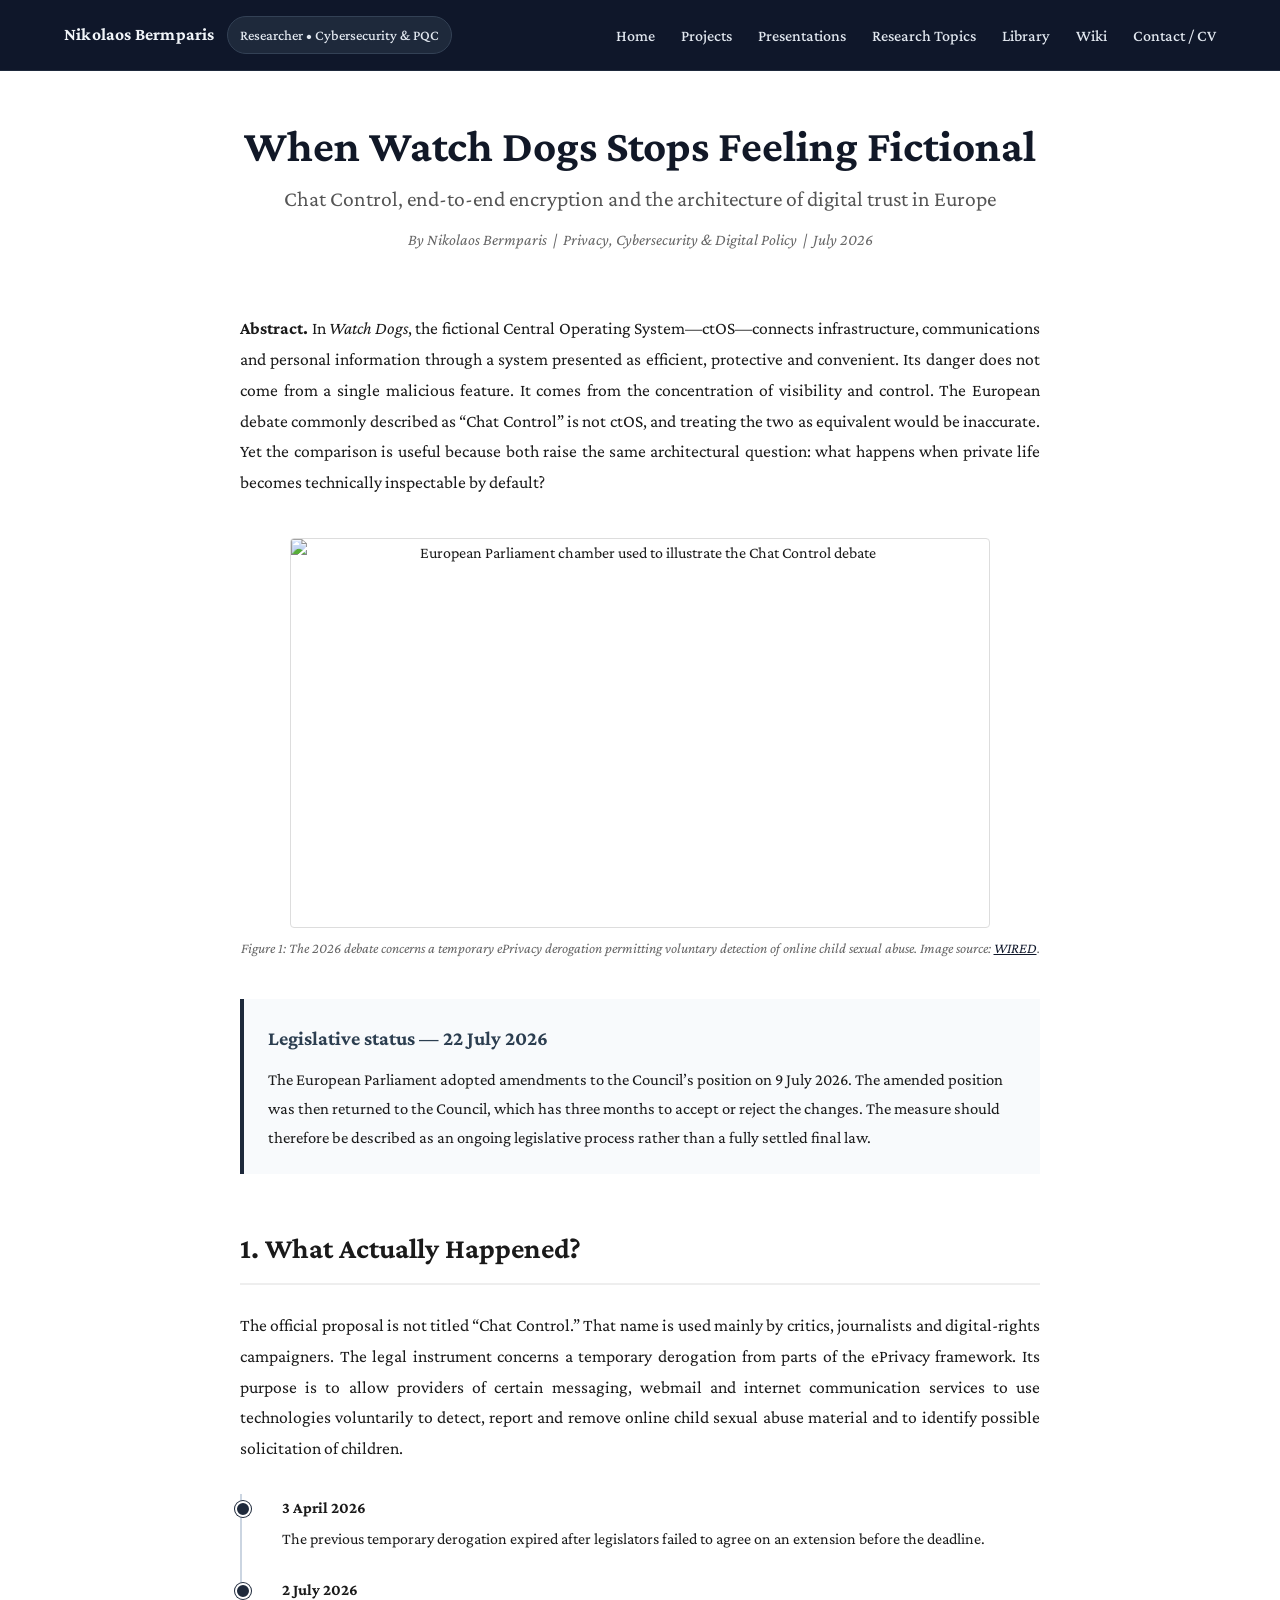
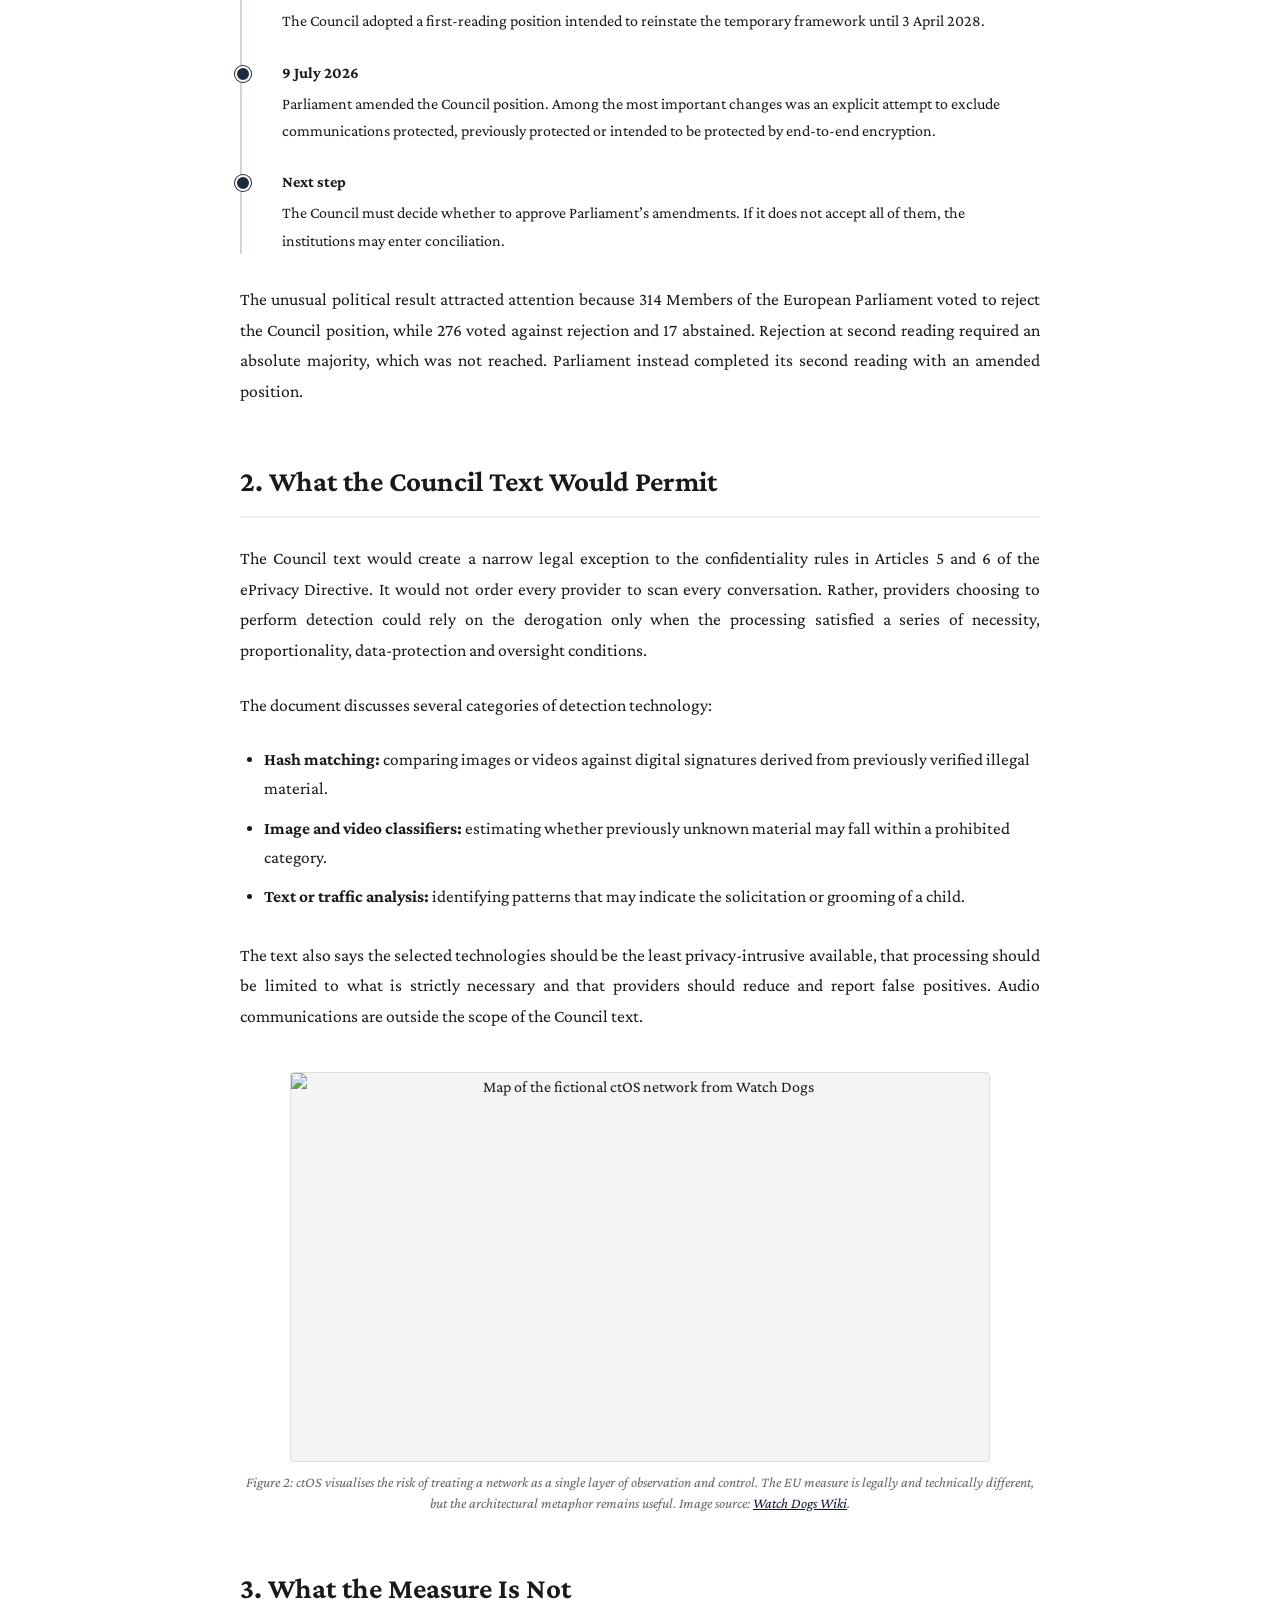
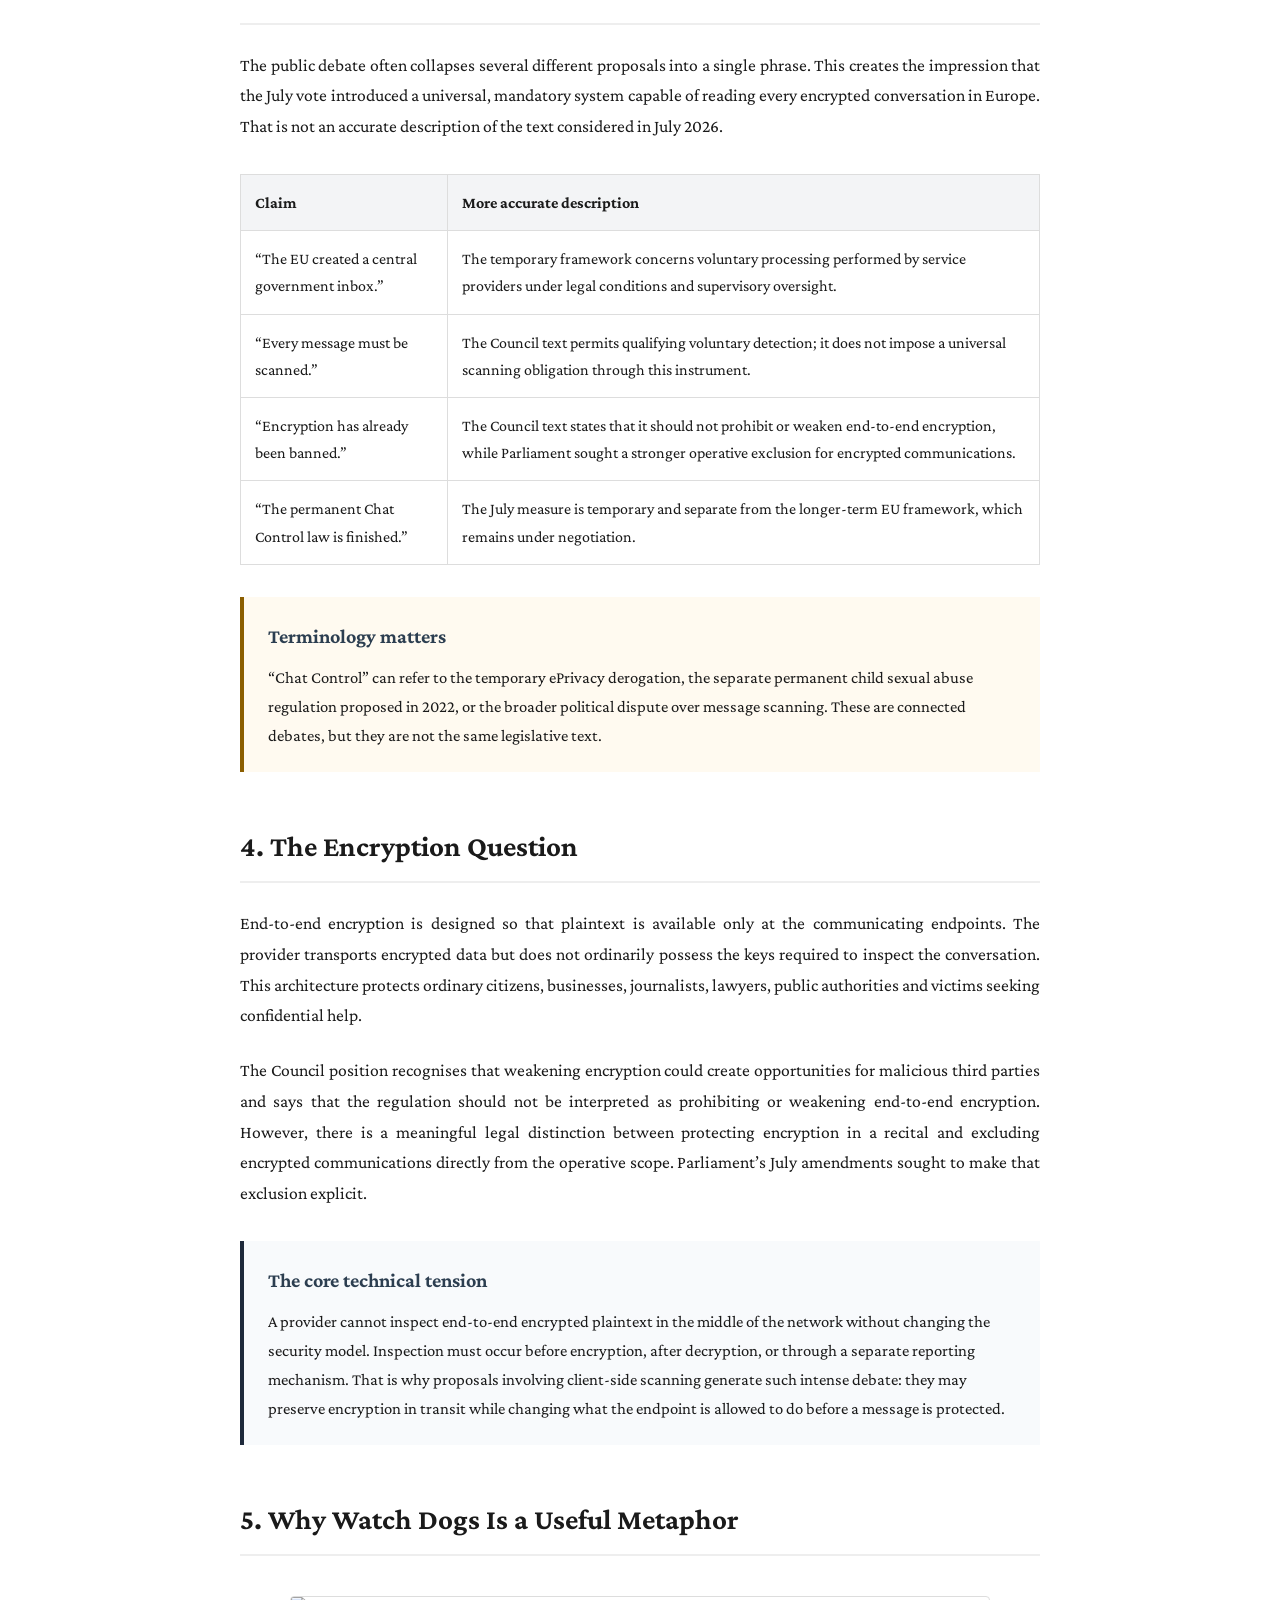
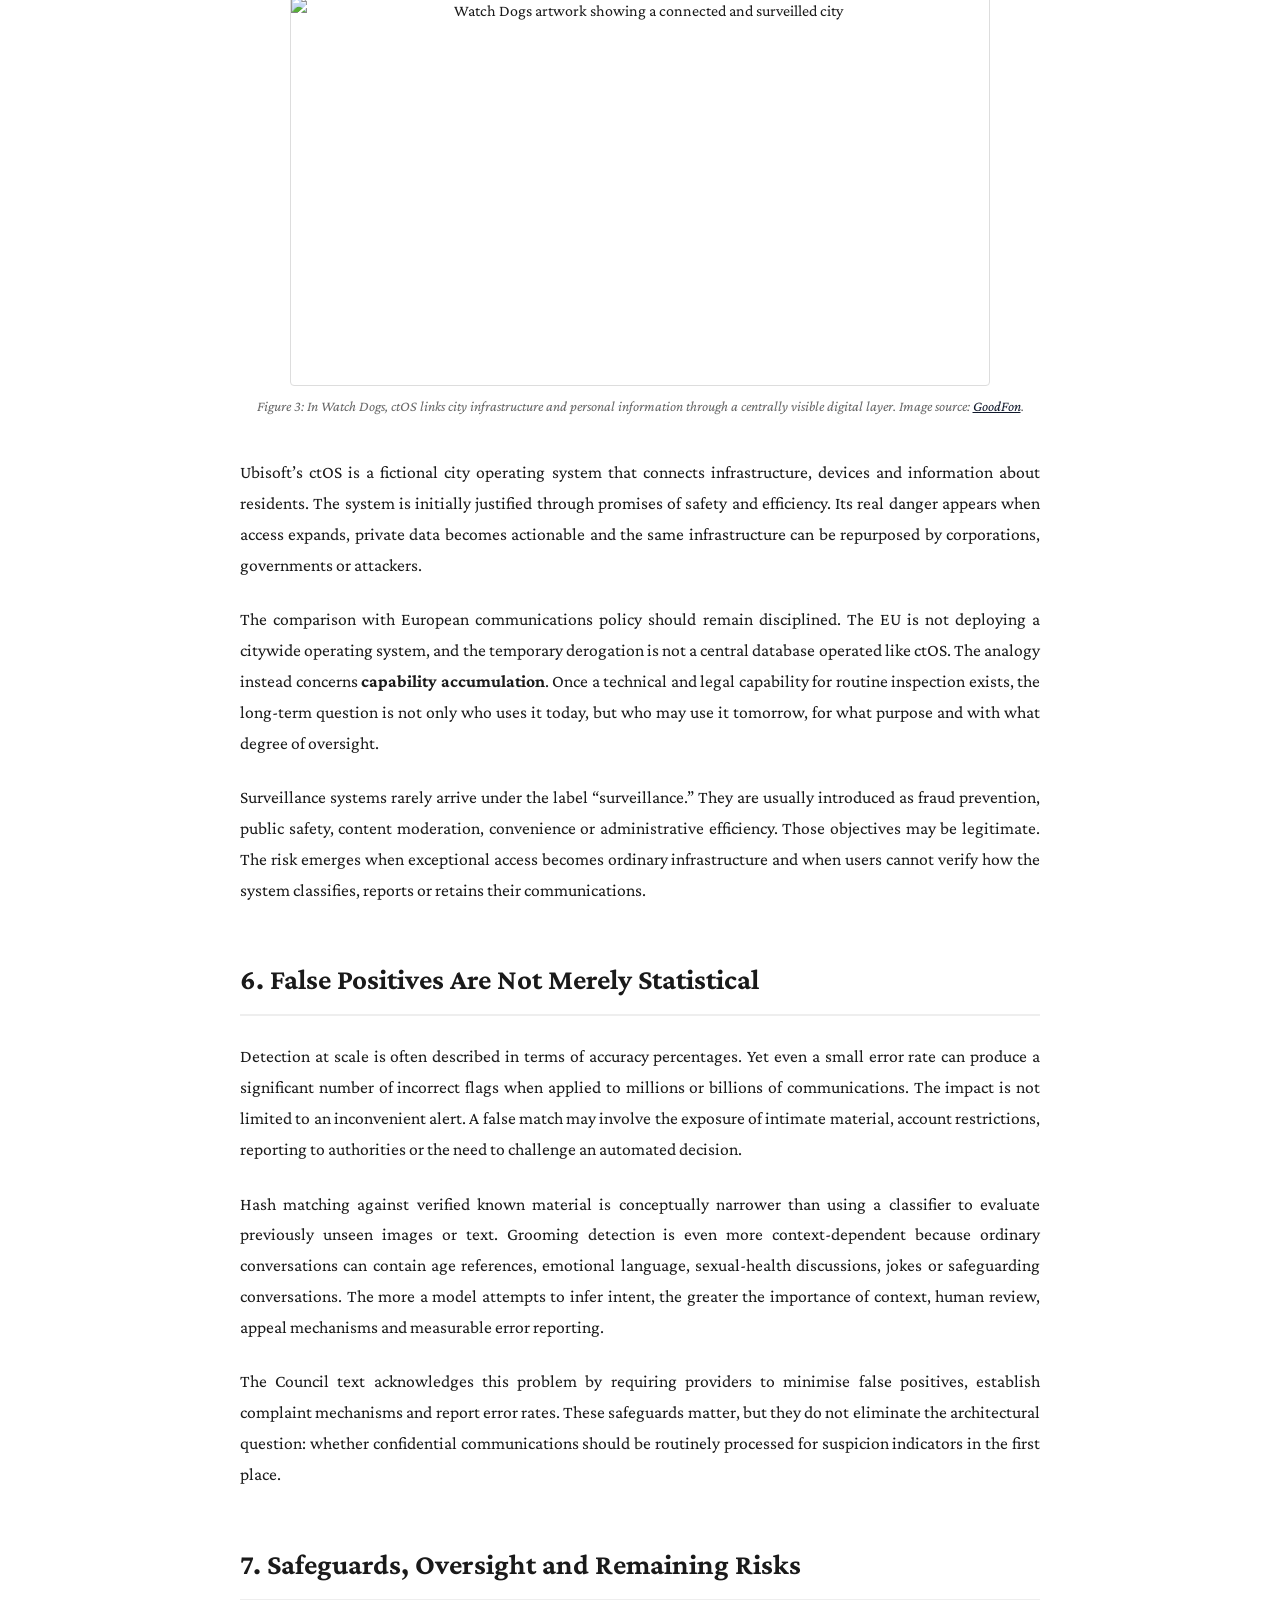
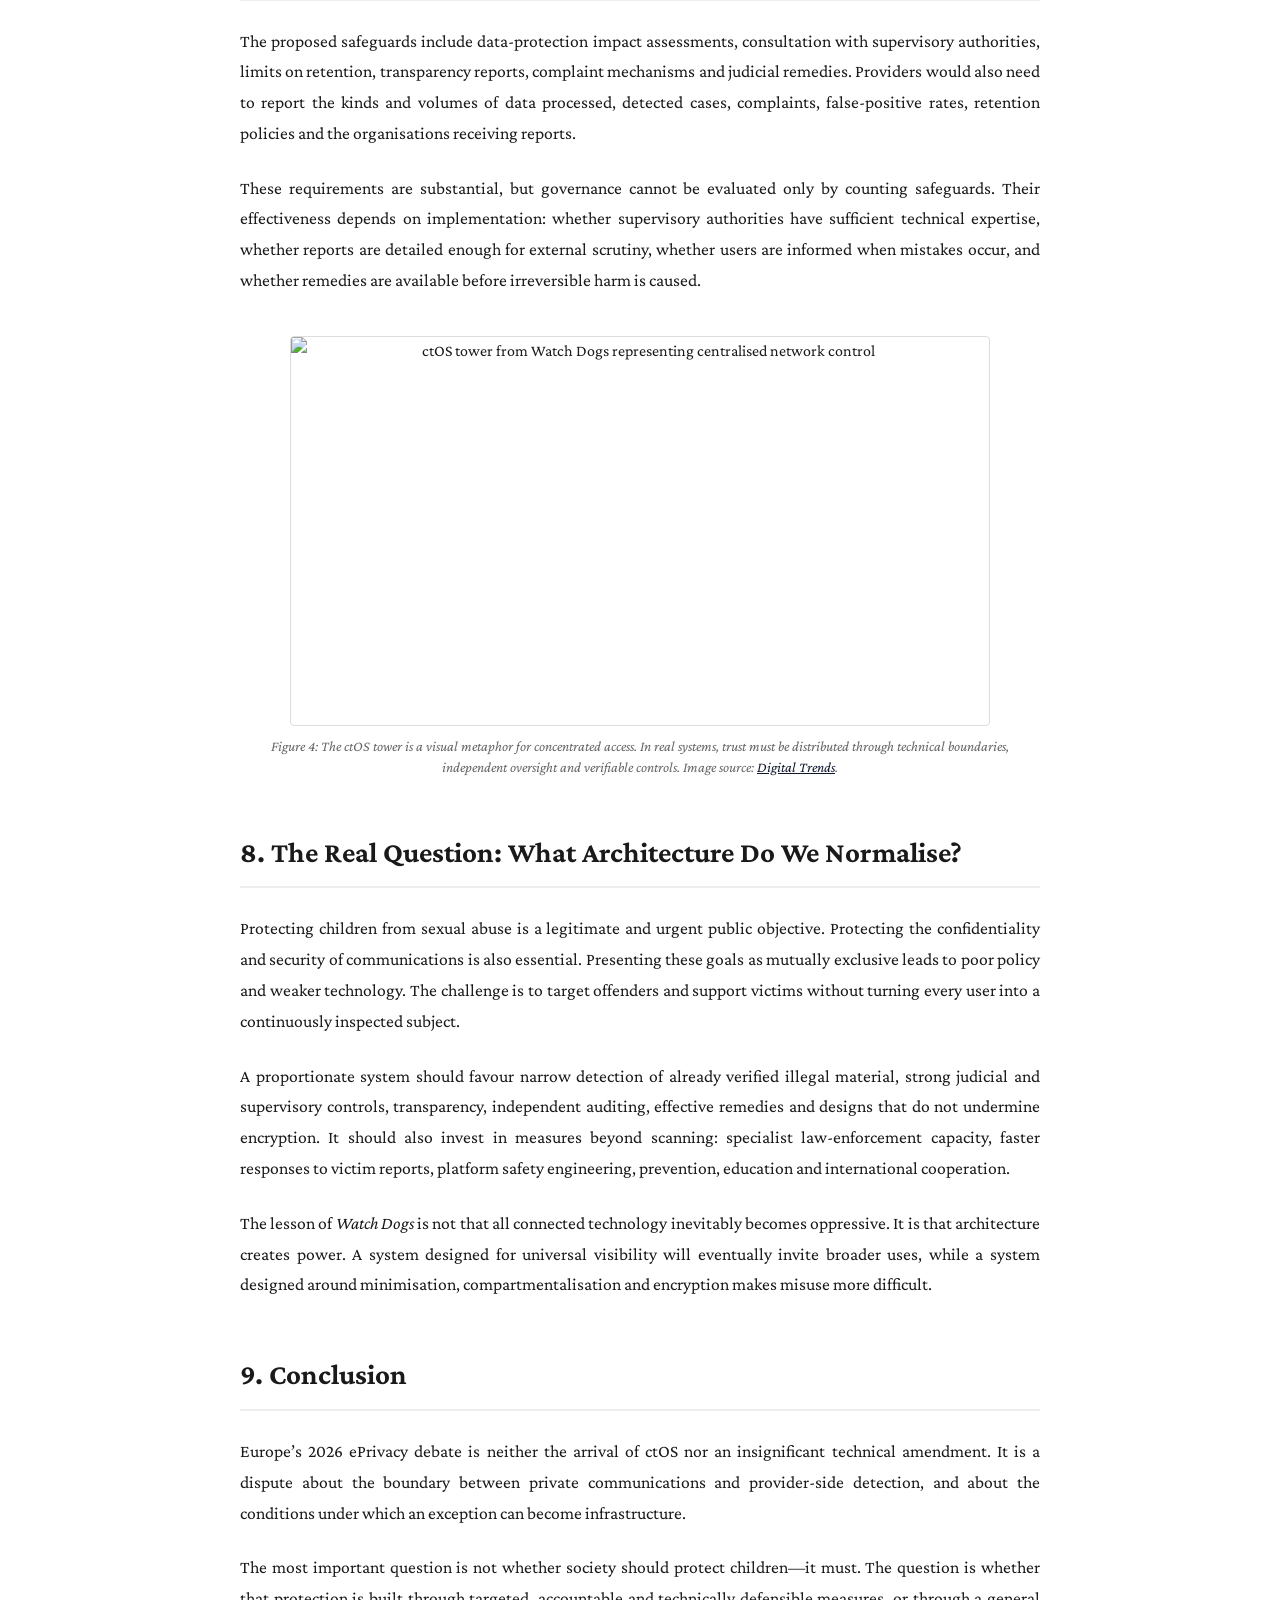
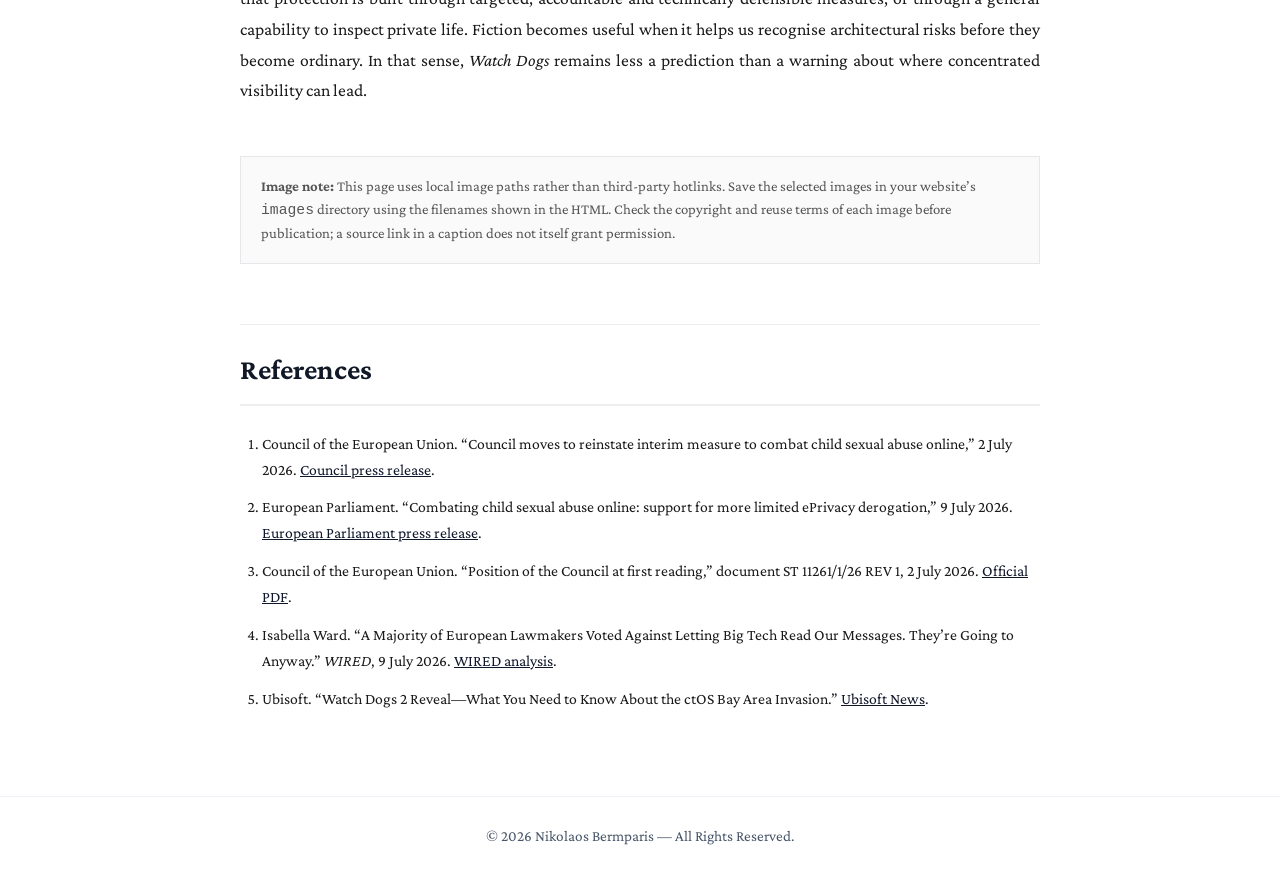
==== chat-control-watch-dogs.html @ 4bd35de1 "Add files via upload" ====
<!DOCTYPE html>
<html lang="en">
<head>
    <meta charset="UTF-8">
    <meta name="viewport" content="width=device-width, initial-scale=1.0">

    <title>When Watch Dogs Stops Feeling Fictional: Chat Control, Encryption and Digital Trust</title>
    <meta
        name="description"
        content="An analysis of the EU's 2026 ePrivacy derogation, voluntary scanning of private communications, end-to-end encryption and the surveillance architecture imagined by Watch Dogs."
    >

    <link rel="icon" type="image/x-icon" href="images/pixel image.png">
    <link rel="preconnect" href="https://fonts.googleapis.com">
    <link rel="preconnect" href="https://fonts.gstatic.com" crossorigin>
    <link
        href="https://fonts.googleapis.com/css2?family=Crimson+Pro:ital,wght@0,400;0,600;0,700;1,400&display=swap"
        rel="stylesheet"
    >
    <link rel="stylesheet" href="css/style.css">

    <style>
        .hero {
            background: transparent;
            padding-bottom: 20px;
            text-align: center;
        }

        .hero h1 {
            font-size: 2.8rem;
            margin-bottom: 10px;
        }

        .hero h2 {
            max-width: 760px;
            margin: 0 auto 12px;
            color: #555;
            font-size: 1.35rem;
            font-weight: 400;
            line-height: 1.4;
        }

        .meta-info {
            margin-bottom: 40px;
            color: #666;
            font-style: italic;
        }

        .scientific-content {
            max-width: 800px;
            margin: 0 auto;
        }

        .scientific-content p {
            margin-bottom: 24px;
            font-size: 1.1rem;
            line-height: 1.75;
            text-align: justify;
        }

        .scientific-content h2 {
            margin-top: 50px;
            margin-bottom: 25px;
            padding-bottom: 10px;
            border-bottom: 2px solid #eee;
            font-size: 1.8rem;
            text-align: left;
        }

        .scientific-content h3 {
            margin-top: 35px;
            margin-bottom: 15px;
            color: #2c3e50;
            font-size: 1.4rem;
        }

        .scientific-content ul {
            margin: 0 0 28px 24px;
            font-size: 1.08rem;
            line-height: 1.7;
        }

        .scientific-content li {
            margin-bottom: 10px;
        }

        figure {
            margin: 40px 0;
            text-align: center;
        }

        figcaption {
            margin-top: 10px;
            color: #666;
            font-size: 0.9rem;
            font-style: italic;
            line-height: 1.45;
        }

        figcaption a {
            color: #0f172a;
        }

        .fixed-size-img {
            display: block;
            width: 100%;
            max-width: 700px;
            height: 390px;
            margin: 0 auto;
            border: 1px solid #ddd;
            border-radius: 4px;
            object-fit: cover;
        }

        .contain-img {
            object-fit: contain;
            background: #f4f4f4;
        }

        .status-box,
        .analysis-box,
        .warning-box {
            margin: 32px 0;
            padding: 22px 24px;
            border-left: 4px solid #1e293b;
            background: #f8fafc;
        }

        .warning-box {
            border-left-color: #8b5e00;
            background: #fffaf0;
        }

        .status-box h3,
        .analysis-box h3,
        .warning-box h3 {
            margin: 0 0 10px;
            font-size: 1.25rem;
        }

        .status-box p,
        .analysis-box p,
        .warning-box p {
            margin-bottom: 0;
            font-size: 1.04rem;
            text-align: left;
        }

        .comparison-table {
            width: 100%;
            margin: 32px 0;
            border-collapse: collapse;
            font-size: 1rem;
        }

        .comparison-table th,
        .comparison-table td {
            padding: 14px;
            border: 1px solid #ddd;
            text-align: left;
            vertical-align: top;
        }

        .comparison-table th {
            background: #f3f4f6;
        }

        .timeline {
            margin: 30px 0;
            padding-left: 22px;
            border-left: 2px solid #cbd5e1;
        }

        .timeline-item {
            position: relative;
            margin-bottom: 24px;
            padding-left: 18px;
        }

        .timeline-item::before {
            position: absolute;
            top: 7px;
            left: -29px;
            width: 12px;
            height: 12px;
            border: 2px solid #fff;
            border-radius: 50%;
            background: #1e293b;
            box-shadow: 0 0 0 1px #1e293b;
            content: "";
        }

        .timeline-date {
            display: block;
            margin-bottom: 4px;
            font-weight: 700;
        }

        .reference-list {
            padding-left: 22px;
            font-size: 0.98rem;
            line-height: 1.65;
        }

        .reference-list li {
            margin-bottom: 12px;
        }

        .reference-list a {
            overflow-wrap: anywhere;
            color: #0f172a;
        }

        .image-note {
            margin-top: 50px;
            padding: 18px 20px;
            border: 1px solid #e5e7eb;
            background: #fafafa;
            color: #555;
            font-size: 0.92rem;
            line-height: 1.55;
        }

        @media (max-width: 720px) {
            .hero h1 {
                font-size: 2.2rem;
            }

            .hero h2 {
                font-size: 1.15rem;
            }

            .scientific-content p {
                text-align: left;
            }

            .fixed-size-img {
                height: 280px;
            }

            .comparison-table {
                font-size: 0.92rem;
            }

            .comparison-table th,
            .comparison-table td {
                padding: 10px;
            }
        }
    </style>
</head>

<body>

<nav class="navbar">
    <div class="container nav-inner">

        <div class="nav-left">
            <div class="brand">Nikolaos Bermparis</div>
            <span class="badge">Researcher • Cybersecurity &amp; PQC</span>
        </div>

        <button
            class="nav-toggle"
            id="navToggle"
            aria-expanded="false"
            aria-label="Toggle navigation"
        >
            <span></span>
            <span></span>
            <span></span>
        </button>

        <ul class="nav-links" id="navLinks">
            <li><a href="index.html#home">Home</a></li>
            <li>
                <a
                    href="https://github.com/N-Bermparis"
                    target="_blank"
                    rel="noopener noreferrer"
                >Projects</a>
            </li>
            <li><a href="index.html#events">Presentations</a></li>
            <li><a href="index.html#research">Research Topics</a></li>
            <li><a href="library.html">Library</a></li>
            <li><a href="wiki.html">Wiki</a></li>
            <li><a href="contact/secure.html">Contact / CV</a></li>
        </ul>

    </div>
</nav>

<main class="container">

    <header class="hero">
        <h1>When Watch Dogs Stops Feeling Fictional</h1>
        <h2>Chat Control, end-to-end encryption and the architecture of digital trust in Europe</h2>

        <div class="meta-info">
            By Nikolaos Bermparis &nbsp;|&nbsp; Privacy, Cybersecurity &amp; Digital Policy
            &nbsp;|&nbsp; July 2026
        </div>
    </header>

    <article class="scientific-content">

        <p>
            <strong>Abstract.</strong>
            In <em>Watch Dogs</em>, the fictional Central Operating System—ctOS—connects
            infrastructure, communications and personal information through a system presented
            as efficient, protective and convenient. Its danger does not come from a single
            malicious feature. It comes from the concentration of visibility and control.
            The European debate commonly described as “Chat Control” is not ctOS, and treating
            the two as equivalent would be inaccurate. Yet the comparison is useful because both
            raise the same architectural question: what happens when private life becomes
            technically inspectable by default?
        </p>

        <figure>
            <img
                src="images/chat-control-european-parliament.jpg"
                alt="European Parliament chamber used to illustrate the Chat Control debate"
                class="fixed-size-img"
            >
            <figcaption>
                Figure 1: The 2026 debate concerns a temporary ePrivacy derogation permitting
                voluntary detection of online child sexual abuse.
                Image source:
                <a
                    href="https://media.wired.com/photos/6a4ea8598a37b44461cc7389/master/w_2240,c_limit/Politics_EuropeanParliamentsaysyestochat%20controlbill_v4.jpg"
                    target="_blank"
                    rel="noopener noreferrer"
                >WIRED</a>.
            </figcaption>
        </figure>

        <div class="status-box">
            <h3>Legislative status — 22 July 2026</h3>
            <p>
                The European Parliament adopted amendments to the Council’s position on
                9 July 2026. The amended position was then returned to the Council, which has
                three months to accept or reject the changes. The measure should therefore be
                described as an ongoing legislative process rather than a fully settled final law.
            </p>
        </div>


        <h2>1. What Actually Happened?</h2>

        <p>
            The official proposal is not titled “Chat Control.” That name is used mainly by
            critics, journalists and digital-rights campaigners. The legal instrument concerns a
            temporary derogation from parts of the ePrivacy framework. Its purpose is to allow
            providers of certain messaging, webmail and internet communication services to use
            technologies voluntarily to detect, report and remove online child sexual abuse
            material and to identify possible solicitation of children.
        </p>

        <div class="timeline">
            <div class="timeline-item">
                <span class="timeline-date">3 April 2026</span>
                The previous temporary derogation expired after legislators failed to agree on
                an extension before the deadline.
            </div>

            <div class="timeline-item">
                <span class="timeline-date">2 July 2026</span>
                The Council adopted a first-reading position intended to reinstate the temporary
                framework until 3 April 2028.
            </div>

            <div class="timeline-item">
                <span class="timeline-date">9 July 2026</span>
                Parliament amended the Council position. Among the most important changes was an
                explicit attempt to exclude communications protected, previously protected or
                intended to be protected by end-to-end encryption.
            </div>

            <div class="timeline-item">
                <span class="timeline-date">Next step</span>
                The Council must decide whether to approve Parliament’s amendments. If it does
                not accept all of them, the institutions may enter conciliation.
            </div>
        </div>

        <p>
            The unusual political result attracted attention because 314 Members of the European
            Parliament voted to reject the Council position, while 276 voted against rejection
            and 17 abstained. Rejection at second reading required an absolute majority, which
            was not reached. Parliament instead completed its second reading with an amended
            position.
        </p>


        <h2>2. What the Council Text Would Permit</h2>

        <p>
            The Council text would create a narrow legal exception to the confidentiality rules
            in Articles 5 and 6 of the ePrivacy Directive. It would not order every provider to
            scan every conversation. Rather, providers choosing to perform detection could rely
            on the derogation only when the processing satisfied a series of necessity,
            proportionality, data-protection and oversight conditions.
        </p>

        <p>The document discusses several categories of detection technology:</p>

        <ul>
            <li>
                <strong>Hash matching:</strong> comparing images or videos against digital
                signatures derived from previously verified illegal material.
            </li>
            <li>
                <strong>Image and video classifiers:</strong> estimating whether previously
                unknown material may fall within a prohibited category.
            </li>
            <li>
                <strong>Text or traffic analysis:</strong> identifying patterns that may indicate
                the solicitation or grooming of a child.
            </li>
        </ul>

        <p>
            The text also says the selected technologies should be the least privacy-intrusive
            available, that processing should be limited to what is strictly necessary and that
            providers should reduce and report false positives. Audio communications are outside
            the scope of the Council text.
        </p>

        <figure>
            <img
                src="images/ctos-map.jpg"
                alt="Map of the fictional ctOS network from Watch Dogs"
                class="fixed-size-img contain-img"
            >
            <figcaption>
                Figure 2: ctOS visualises the risk of treating a network as a single layer of
                observation and control. The EU measure is legally and technically different,
                but the architectural metaphor remains useful.
                Image source:
                <a
                    href="https://static.wikia.nocookie.net/watchdogscombined/images/6/66/CtOS_Map.jpg/revision/latest?cb=20140416165607"
                    target="_blank"
                    rel="noopener noreferrer"
                >Watch Dogs Wiki</a>.
            </figcaption>
        </figure>


        <h2>3. What the Measure Is Not</h2>

        <p>
            The public debate often collapses several different proposals into a single phrase.
            This creates the impression that the July vote introduced a universal, mandatory
            system capable of reading every encrypted conversation in Europe. That is not an
            accurate description of the text considered in July 2026.
        </p>

        <table class="comparison-table">
            <thead>
                <tr>
                    <th>Claim</th>
                    <th>More accurate description</th>
                </tr>
            </thead>
            <tbody>
                <tr>
                    <td>“The EU created a central government inbox.”</td>
                    <td>
                        The temporary framework concerns voluntary processing performed by
                        service providers under legal conditions and supervisory oversight.
                    </td>
                </tr>
                <tr>
                    <td>“Every message must be scanned.”</td>
                    <td>
                        The Council text permits qualifying voluntary detection; it does not
                        impose a universal scanning obligation through this instrument.
                    </td>
                </tr>
                <tr>
                    <td>“Encryption has already been banned.”</td>
                    <td>
                        The Council text states that it should not prohibit or weaken end-to-end
                        encryption, while Parliament sought a stronger operative exclusion for
                        encrypted communications.
                    </td>
                </tr>
                <tr>
                    <td>“The permanent Chat Control law is finished.”</td>
                    <td>
                        The July measure is temporary and separate from the longer-term EU
                        framework, which remains under negotiation.
                    </td>
                </tr>
            </tbody>
        </table>

        <div class="warning-box">
            <h3>Terminology matters</h3>
            <p>
                “Chat Control” can refer to the temporary ePrivacy derogation, the separate
                permanent child sexual abuse regulation proposed in 2022, or the broader
                political dispute over message scanning. These are connected debates, but they
                are not the same legislative text.
            </p>
        </div>


        <h2>4. The Encryption Question</h2>

        <p>
            End-to-end encryption is designed so that plaintext is available only at the
            communicating endpoints. The provider transports encrypted data but does not
            ordinarily possess the keys required to inspect the conversation. This architecture
            protects ordinary citizens, businesses, journalists, lawyers, public authorities and
            victims seeking confidential help.
        </p>

        <p>
            The Council position recognises that weakening encryption could create opportunities
            for malicious third parties and says that the regulation should not be interpreted as
            prohibiting or weakening end-to-end encryption. However, there is a meaningful legal
            distinction between protecting encryption in a recital and excluding encrypted
            communications directly from the operative scope. Parliament’s July amendments sought
            to make that exclusion explicit.
        </p>

        <div class="analysis-box">
            <h3>The core technical tension</h3>
            <p>
                A provider cannot inspect end-to-end encrypted plaintext in the middle of the
                network without changing the security model. Inspection must occur before
                encryption, after decryption, or through a separate reporting mechanism. That is
                why proposals involving client-side scanning generate such intense debate: they
                may preserve encryption in transit while changing what the endpoint is allowed to
                do before a message is protected.
            </p>
        </div>


        <h2>5. Why Watch Dogs Is a Useful Metaphor</h2>

        <figure>
            <img
                src="images/watch-dogs-ctos.jpg"
                alt="Watch Dogs artwork showing a connected and surveilled city"
                class="fixed-size-img"
            >
            <figcaption>
                Figure 3: In <em>Watch Dogs</em>, ctOS links city infrastructure and personal
                information through a centrally visible digital layer.
                Image source:
                <a
                    href="https://img.goodfon.com/original/2560x1600/b/39/watch-dogs-storozhevye-psy-7516.jpg"
                    target="_blank"
                    rel="noopener noreferrer"
                >GoodFon</a>.
            </figcaption>
        </figure>

        <p>
            Ubisoft’s ctOS is a fictional city operating system that connects infrastructure,
            devices and information about residents. The system is initially justified through
            promises of safety and efficiency. Its real danger appears when access expands,
            private data becomes actionable and the same infrastructure can be repurposed by
            corporations, governments or attackers.
        </p>

        <p>
            The comparison with European communications policy should remain disciplined. The EU
            is not deploying a citywide operating system, and the temporary derogation is not a
            central database operated like ctOS. The analogy instead concerns
            <strong>capability accumulation</strong>. Once a technical and legal capability for
            routine inspection exists, the long-term question is not only who uses it today, but
            who may use it tomorrow, for what purpose and with what degree of oversight.
        </p>

        <p>
            Surveillance systems rarely arrive under the label “surveillance.” They are usually
            introduced as fraud prevention, public safety, content moderation, convenience or
            administrative efficiency. Those objectives may be legitimate. The risk emerges when
            exceptional access becomes ordinary infrastructure and when users cannot verify how
            the system classifies, reports or retains their communications.
        </p>


        <h2>6. False Positives Are Not Merely Statistical</h2>

        <p>
            Detection at scale is often described in terms of accuracy percentages. Yet even a
            small error rate can produce a significant number of incorrect flags when applied to
            millions or billions of communications. The impact is not limited to an inconvenient
            alert. A false match may involve the exposure of intimate material, account
            restrictions, reporting to authorities or the need to challenge an automated
            decision.
        </p>

        <p>
            Hash matching against verified known material is conceptually narrower than using a
            classifier to evaluate previously unseen images or text. Grooming detection is even
            more context-dependent because ordinary conversations can contain age references,
            emotional language, sexual-health discussions, jokes or safeguarding conversations.
            The more a model attempts to infer intent, the greater the importance of context,
            human review, appeal mechanisms and measurable error reporting.
        </p>

        <p>
            The Council text acknowledges this problem by requiring providers to minimise false
            positives, establish complaint mechanisms and report error rates. These safeguards
            matter, but they do not eliminate the architectural question: whether confidential
            communications should be routinely processed for suspicion indicators in the first
            place.
        </p>


        <h2>7. Safeguards, Oversight and Remaining Risks</h2>

        <p>
            The proposed safeguards include data-protection impact assessments, consultation with
            supervisory authorities, limits on retention, transparency reports, complaint
            mechanisms and judicial remedies. Providers would also need to report the kinds and
            volumes of data processed, detected cases, complaints, false-positive rates,
            retention policies and the organisations receiving reports.
        </p>

        <p>
            These requirements are substantial, but governance cannot be evaluated only by
            counting safeguards. Their effectiveness depends on implementation: whether
            supervisory authorities have sufficient technical expertise, whether reports are
            detailed enough for external scrutiny, whether users are informed when mistakes
            occur, and whether remedies are available before irreversible harm is caused.
        </p>

        <figure>
            <img
                src="images/ctos-towers.jpg"
                alt="ctOS tower from Watch Dogs representing centralised network control"
                class="fixed-size-img"
            >
            <figcaption>
                Figure 4: The ctOS tower is a visual metaphor for concentrated access. In real
                systems, trust must be distributed through technical boundaries, independent
                oversight and verifiable controls.
                Image source:
                <a
                    href="https://www.digitaltrends.com/tachyon/2014/05/Watch-Dogs-ctOS-Towers.jpg?fit=1500%2C1000"
                    target="_blank"
                    rel="noopener noreferrer"
                >Digital Trends</a>.
            </figcaption>
        </figure>


        <h2>8. The Real Question: What Architecture Do We Normalise?</h2>

        <p>
            Protecting children from sexual abuse is a legitimate and urgent public objective.
            Protecting the confidentiality and security of communications is also essential.
            Presenting these goals as mutually exclusive leads to poor policy and weaker
            technology. The challenge is to target offenders and support victims without turning
            every user into a continuously inspected subject.
        </p>

        <p>
            A proportionate system should favour narrow detection of already verified illegal
            material, strong judicial and supervisory controls, transparency, independent
            auditing, effective remedies and designs that do not undermine encryption. It should
            also invest in measures beyond scanning: specialist law-enforcement capacity, faster
            responses to victim reports, platform safety engineering, prevention, education and
            international cooperation.
        </p>

        <p>
            The lesson of <em>Watch Dogs</em> is not that all connected technology inevitably
            becomes oppressive. It is that architecture creates power. A system designed for
            universal visibility will eventually invite broader uses, while a system designed
            around minimisation, compartmentalisation and encryption makes misuse more difficult.
        </p>


        <h2>9. Conclusion</h2>

        <p>
            Europe’s 2026 ePrivacy debate is neither the arrival of ctOS nor an insignificant
            technical amendment. It is a dispute about the boundary between private
            communications and provider-side detection, and about the conditions under which an
            exception can become infrastructure.
        </p>

        <p>
            The most important question is not whether society should protect children—it must.
            The question is whether that protection is built through targeted, accountable and
            technically defensible measures, or through a general capability to inspect private
            life. Fiction becomes useful when it helps us recognise architectural risks before
            they become ordinary. In that sense, <em>Watch Dogs</em> remains less a prediction
            than a warning about where concentrated visibility can lead.
        </p>


        <div class="image-note">
            <strong>Image note:</strong>
            This page uses local image paths rather than third-party hotlinks. Save the selected
            images in your website’s <code>images</code> directory using the filenames shown in
            the HTML. Check the copyright and reuse terms of each image before publication; a
            source link in a caption does not itself grant permission.
        </div>


        <section
            aria-labelledby="references-heading"
            style="margin-top: 60px; padding-top: 20px; border-top: 1px solid #eee;"
        >
            <h2 id="references-heading" style="margin-top: 0;">References</h2>

            <ol class="reference-list">
                <li>
                    Council of the European Union.
                    “Council moves to reinstate interim measure to combat child sexual abuse
                    online,” 2 July 2026.
                    <a
                        href="https://www.consilium.europa.eu/en/press/press-releases/2026/07/02/council-moves-to-reinstate-interim-measure-to-combat-child-sexual-abuse-online/"
                        target="_blank"
                        rel="noopener noreferrer"
                    >Council press release</a>.
                </li>

                <li>
                    European Parliament.
                    “Combating child sexual abuse online: support for more limited ePrivacy
                    derogation,” 9 July 2026.
                    <a
                        href="https://www.europarl.europa.eu/news/en/press-room/20260706IPR46318/combating-child-sexual-abuse-support-for-a-more-limited-eprivacy-derogation"
                        target="_blank"
                        rel="noopener noreferrer"
                    >European Parliament press release</a>.
                </li>

                <li>
                    Council of the European Union.
                    “Position of the Council at first reading,” document
                    ST 11261/1/26 REV 1, 2 July 2026.
                    <a
                        href="https://data.consilium.europa.eu/doc/document/ST-11261-2026-REV-1/en/pdf"
                        target="_blank"
                        rel="noopener noreferrer"
                    >Official PDF</a>.
                </li>

                <li>
                    Isabella Ward.
                    “A Majority of European Lawmakers Voted Against Letting Big Tech Read Our
                    Messages. They’re Going to Anyway.” <em>WIRED</em>, 9 July 2026.
                    <a
                        href="https://www.wired.com/story/a-majority-of-european-lawmakers-voted-against-letting-big-tech-read-our-messages-theyre-going-to-anyway/"
                        target="_blank"
                        rel="noopener noreferrer"
                    >WIRED analysis</a>.
                </li>

                <li>
                    Ubisoft.
                    “Watch Dogs 2 Reveal—What You Need to Know About the ctOS Bay Area
                    Invasion.”
                    <a
                        href="https://news.ubisoft.com/en-us/article/2lxgl1Nhk2dRAs8VYCx5OL/watch-dogs-2-reveal-heres-what-you-need-to-know-about-ctos-bay-area-invasion"
                        target="_blank"
                        rel="noopener noreferrer"
                    >Ubisoft News</a>.
                </li>
            </ol>
        </section>

    </article>

</main>

<footer>
    <div class="container">
        © 2026 Nikolaos Bermparis — All Rights Reserved.
    </div>
</footer>

<script>
    const navToggle = document.getElementById("navToggle");
    const navLinks = document.getElementById("navLinks");

    if (navToggle && navLinks) {
        navToggle.addEventListener("click", () => {
            const isOpen = navLinks.classList.toggle("show");
            navToggle.classList.toggle("open", isOpen);
            navToggle.setAttribute("aria-expanded", String(isOpen));
        });

        navLinks.querySelectorAll("a").forEach((link) => {
            link.addEventListener("click", () => {
                navLinks.classList.remove("show");
                navToggle.classList.remove("open");
                navToggle.setAttribute("aria-expanded", "false");
            });
        });
    }
</script>

</body>
</html>
---- css/style.css ----
/* -------------------------------------------------- */
/* RESET & BASE */
/* -------------------------------------------------- */

* {
  box-sizing: border-box;
  margin: 0;
  padding: 0;
}

html, body {
  height: 100%;
}

body {
  font-family: 'Crimson Pro', Georgia, 'Times New Roman', serif;
  color: #1a1a1a;
  background: #ffffff;
  line-height: 1.7;
  -webkit-font-smoothing: antialiased;
  -moz-osx-font-smoothing: grayscale;

  /* offset for fixed navbar */
  padding-top: 110px;
}

/* Layout wrapper */
.container {
  max-width: 1200px;
  margin: 0 auto;
  padding: 0 24px;
}

/* -------------------------------------------------- */
/* NAVBAR (FULLY RESPONSIVE) */
/* -------------------------------------------------- */

.navbar,
nav { /* support older markup */
  position: fixed;
  top: 0; 
  left: 0; 
  right: 0;

  background: #0f172a;
  border-bottom: 1px solid #1e293b;
  z-index: 1000;

  padding: 16px 0;
}

/* inner layout */
.nav-inner,
.nav-row {
  display: flex;
  align-items: center;
  justify-content: space-between;
}

/* left label block */
.nav-left {
  display: flex;
  align-items: center;
  gap: 12px;
}

/* Brand */
.brand {
  font-weight: 700;
  letter-spacing: 0.2px;
  color: #f1f5f9;
  font-size: 1.1rem;
}

/* Badge */
.badge {
  font-weight: 500;
  font-size: 0.9rem;
  color: #e2e8f0;
  border: 1px solid #334155;
  border-radius: 999px;
  padding: 6px 12px;
  background: #1e293b;
}

/* Desktop nav menu */
.nav-links {
  display: flex;
  list-style: none;
  gap: 26px;
  margin-left: auto;
}

/* Desktop link styles */
.nav-links a {
  text-decoration: none;
  color: #e2e8f0;
  font-weight: 500;
  position: relative;
  padding-bottom: 4px;
  transition: color 0.2s ease;
}

.nav-links a:hover {
  color: #60a5fa;
}

.nav-links a::after {
  content: "";
  position: absolute;
  left: 0;
  bottom: 0;
  height: 2px;
  width: 0;
  background: #60a5fa;
  transition: width 0.2s ease;
}

.nav-links a:hover::after {
  width: 100%;
}

/* -------------------------------------------------- */
/* HAMBURGER (ANIMATED) */
/* -------------------------------------------------- */

.nav-toggle {
  display: none;
  flex-direction: column;
  gap: 6px;
  background: #0f172a;
  border: 1px solid #1e293b;
  padding: 10px 12px;
  border-radius: 10px;
  cursor: pointer;
  transition: background 0.3s ease;
}

.nav-toggle span {
  display: block;
  width: 24px;
  height: 2px;
  background: #e2e8f0;
  border-radius: 4px;
  transition: 0.35s ease;
  transform-origin: center;
}

/* Hamburger → X animation */
.nav-toggle.open span:nth-child(1) {
  transform: translateY(8px) rotate(45deg);
}

.nav-toggle.open span:nth-child(2) {
  opacity: 0;
}

.nav-toggle.open span:nth-child(3) {
  transform: translateY(-8px) rotate(-45deg);
}

/* -------------------------------------------------- */
/* MOBILE NAV */
/* -------------------------------------------------- */

@media (max-width: 900px) {

  .nav-toggle {
    display: flex;
  }

  .nav-links {
    display: flex;
    flex-direction: column;

    background: #0f172a;
    position: absolute;
    top: 100%;
    right: 0;

    width: 100%;
    border-bottom: 1px solid #1e293b;

    /* collapsed by default */
    max-height: 0;
    overflow: hidden;
    opacity: 0;
    transform: translateY(-10px);

    transition:
      max-height 0.35s ease,
      opacity 0.35s ease,
      transform 0.35s ease;
  }

  .nav-links.show {
    max-height: 500px;
    opacity: 1;
    transform: translateY(0);
  }

  .nav-links li {
    padding: 12px 0;
    text-align: center;
  }
}

/* -------------------------------------------------- */
/* HERO */
/* -------------------------------------------------- */

.hero {
  padding-top: 10px;
  padding-bottom: 60px;
  background: linear-gradient(180deg, #ffffff 0%, #fbfbfd 100%);
}

.hero-grid {
  display: grid;
  grid-template-columns: 1.1fr 0.9fr;
  gap: 48px;
  align-items: center;
}

.hero h1 {
  font-size: 2.4rem;
  color: #111827;
  line-height: 1.2;
  margin-bottom: 10px;
}

.hero h2 {
  font-size: 1.2rem;
  font-weight: 500;
  color: #4b5563;
  margin-bottom: 18px;
}

.hero p {
  color: #374151;
  margin-bottom: 22px;
}

/* CTA buttons */
.cta-row {
  display: flex;
  gap: 12px;
  flex-wrap: wrap;
}

.btn {
  display: inline-block;
  border-radius: 8px;
  padding: 12px 22px;
  text-decoration: none;
  font-weight: 600;
  border: 1px solid;
  font-size: 1.1rem;
}

/* Primary CTA */
.btn-primary {
  background: #0f172a;
  color: #ffffff;
  border-color: #0f172a;
  font-family: 'Crimson Pro', serif;
}

.btn-primary:hover {
  filter: brightness(1.15);
}

/* Ghost CTA */
.btn-ghost {
  background: #ffffff;
  color: #0f172a;
  border-color: #d0d4dc;
}

/* Portrait */
.portrait-wrap {
  max-width: 420px;
  margin: 0 auto;
}

.portrait {
  width: 100%;
  height: 420px;
  border-radius: 14px;
  object-fit: cover;
  display: block;
  background: #eef2f7;
  box-shadow: 0 12px 34px rgba(0, 0, 0, 0.12);
}

/* -------------------------------------------------- */
/* SECTIONS */
/* -------------------------------------------------- */

section {
  padding: 72px 0;
}

section h2 {
  text-align: center;
  font-size: 1.9rem;
  color: #111827;
  margin-bottom: 28px;
}

.section-lead {
  text-align: center;
  color: #4b5563;
  max-width: 820px;
  margin: 0 auto 34px;
}

/* -------------------------------------------------- */
/* GRID LAYOUT */
/* -------------------------------------------------- */

.grid {
  display: grid;
  gap: 22px;
}

.grid.cols-3 {
  grid-template-columns: repeat(3, minmax(0, 1fr));
}

.grid.cols-2 {
  grid-template-columns: repeat(2, minmax(0, 1fr));
}

@media (max-width: 960px) {
  .hero-grid {
    grid-template-columns: 1fr;
  }
  .grid.cols-3 {
    grid-template-columns: repeat(2, 1fr);
  }
}

@media (max-width: 640px) {
  .grid.cols-3,
  .grid.cols-2 {
    grid-template-columns: 1fr;
  }
}

/* -------------------------------------------------- */
/* CARDS */
/* -------------------------------------------------- */

.card {
  border: 1px solid #eef2f6;
  border-radius: 12px;
  padding: 18px;
  background: #ffffff;
  transition: transform 0.15s ease, box-shadow 0.2s ease;
}

.card:hover {
  transform: translateY(-3px);
  box-shadow: 0 12px 36px rgba(0, 0, 0, 0.08);
}

.card h3 {
  font-size: 1.15rem;
  color: #0f172a;
  margin: 10px 0 8px;
}

.card p {
  color: #4b5563;
  font-size: 0.98rem;
}

.thumbnail,
.event-img {
  width: 100%;
  height: 260px;
  object-fit: cover;
  border-radius: 8px;
  display: block;
  background: #f4f6f9;
  margin-bottom: 10px;
}

/* -------------------------------------------------- */
/* EVENTS GRID */
/* -------------------------------------------------- */

.events-grid {
  display: grid;
  grid-template-columns: repeat(auto-fill, minmax(280px, 1fr));
  gap: 26px;
  margin-top: 40px;
}

.event-card {
  background: #ffffff;
  border-radius: 14px;
  border: 1px solid #eef2f6;
  overflow: hidden;
  transition: transform 0.15s ease;
}

.event-card:hover {
  transform: translateY(-4px);
}

.event-content {
  padding: 16px 18px 20px;
}

.event-date {
  font-size: 0.9rem;
  color: #1e3a8a;
  font-weight: 600;
  margin-bottom: 6px;
}

.event-title {
  font-size: 1.15rem;
  font-weight: 700;
  color: #0f172a;
  margin-bottom: 8px;
}

.event-desc {
  font-size: 0.98rem;
  color: #475569;
}

/* -------------------------------------------------- */
/* TOPICS */
/* -------------------------------------------------- */

.topics {
  display: flex;
  flex-wrap: wrap;
  gap: 12px;
  justify-content: center;
}

.topic {
  display: inline-block;
  padding: 10px 16px;
  border-radius: 999px;
  background: #ffffff;
  border: 1px solid #dbe2ea;
  font-weight: 600;
  color: #0f172a;
  text-decoration: none;
  transition: 0.15s ease;
}

.topic:hover {
  transform: translateY(-2px);
  border-color: #b9c5d3;
  box-shadow: 0 8px 20px rgba(0, 0, 0, 0.06);
}

/* -------------------------------------------------- */
/* FOOTER */
/* -------------------------------------------------- */

footer {
  border-top: 1px solid #eef2f6;
  padding: 26px 0;
  color: #475569;
  text-align: center;
  font-size: 0.95rem;
}

/* Utility */
.muted { color: #6b7280; }
.space { height: 8px; }

/* Links inside cards */
.project-link a {
  color: #1e3a8a;
  text-decoration: underline;
  font-weight: 600;
  font-size: 0.95rem;
}

.project-link a:hover {
  text-decoration: none;
}

@media (max-width: 900px) {
  .badge {
    display: none;
  }
}


/* -------------------------------------------------- */
/* BLOG & WIKI */
/* -------------------------------------------------- */

.page-hero {
  padding: 26px 0 42px;
  background: linear-gradient(180deg, #ffffff 0%, #f8fafc 100%);
  border-bottom: 1px solid #eef2f6;
}

.page-hero .eyebrow {
  display: inline-block;
  color: #1e3a8a;
  font-weight: 700;
  letter-spacing: 0.08em;
  text-transform: uppercase;
  font-size: 0.82rem;
  margin-bottom: 10px;
}

.page-hero h1 {
  color: #0f172a;
  font-size: clamp(2.2rem, 5vw, 4rem);
  line-height: 1.06;
  max-width: 900px;
  margin-bottom: 16px;
}

.page-hero p {
  color: #475569;
  max-width: 850px;
  font-size: 1.15rem;
}

.breadcrumbs {
  margin-bottom: 18px;
  color: #64748b;
  font-size: 0.95rem;
}

.breadcrumbs a {
  color: #1e3a8a;
  text-decoration: none;
}

.content-shell {
  max-width: 980px;
  margin: 0 auto;
}

.series-grid,
.wiki-grid {
  display: grid;
  grid-template-columns: repeat(2, minmax(0, 1fr));
  gap: 22px;
}

.series-card,
.wiki-section,
.article-panel {
  background: #fff;
  border: 1px solid #e5eaf0;
  border-radius: 14px;
  padding: 24px;
  box-shadow: 0 10px 28px rgba(15, 23, 42, 0.045);
}

.series-card {
  display: flex;
  flex-direction: column;
  min-height: 230px;
}

.series-card .number {
  font-family: ui-monospace, SFMono-Regular, Menlo, Consolas, monospace;
  color: #64748b;
  font-size: 0.82rem;
  margin-bottom: 16px;
}

.series-card h2,
.series-card h3,
.wiki-section h2,
.article-panel h2 {
  text-align: left;
  margin-bottom: 10px;
  color: #0f172a;
}

.series-card p,
.wiki-section p,
.article-panel p {
  color: #475569;
}

.series-card .card-link {
  margin-top: auto;
  padding-top: 20px;
}

.card-link a,
.text-link {
  color: #1e3a8a;
  font-weight: 700;
  text-decoration: none;
}

.card-link a:hover,
.text-link:hover {
  text-decoration: underline;
}

.blog-feature {
  display: grid;
  grid-template-columns: 0.9fr 1.1fr;
  overflow: hidden;
  border: 1px solid #e5eaf0;
  border-radius: 16px;
  background: #fff;
  box-shadow: 0 16px 38px rgba(15, 23, 42, 0.06);
}

.blog-feature img {
  width: 100%;
  height: 100%;
  min-height: 350px;
  object-fit: cover;
  background: #f1f5f9;
}

.blog-feature-content {
  padding: 38px;
  display: flex;
  flex-direction: column;
  justify-content: center;
}

.blog-feature-content h2 {
  text-align: left;
  font-size: 2rem;
  margin-bottom: 14px;
}

.blog-meta {
  color: #64748b;
  font-size: 0.9rem;
  margin-bottom: 12px;
}

.jump-links {
  display: flex;
  flex-wrap: wrap;
  gap: 10px;
  margin-top: 24px;
}

.jump-links a {
  border: 1px solid #dbe2ea;
  border-radius: 999px;
  padding: 8px 13px;
  color: #0f172a;
  text-decoration: none;
  background: #fff;
  font-weight: 600;
}

.jump-links a:hover {
  border-color: #94a3b8;
  background: #f8fafc;
}

.wiki-section {
  scroll-margin-top: 125px;
}

.wiki-section h2 {
  font-size: 1.55rem;
  border-bottom: 1px solid #e5eaf0;
  padding-bottom: 12px;
}

.link-directory {
  list-style: none;
  margin-top: 10px;
}

.link-directory li {
  padding: 13px 0;
  border-bottom: 1px dashed #e2e8f0;
}

.link-directory li:last-child {
  border-bottom: 0;
}

.link-directory strong {
  display: inline;
  color: #0f172a;
  font-size: 1rem;
  font-weight: 400;
}

.link-directory a {
  display: inline;
  max-width: 100%;
  color: #c2410c;
  overflow-wrap: anywhere;
  word-break: break-word;
  text-decoration: none;
  font-family: ui-monospace, SFMono-Regular, Menlo, Consolas, monospace;
  font-size: 0.9rem;
}

.entry-separator {
  color: #64748b;
  white-space: nowrap;
}

.link-directory a:hover {
  text-decoration: underline;
}

.article-layout {
  display: grid;
  grid-template-columns: minmax(0, 1fr) 260px;
  gap: 30px;
  align-items: start;
}

.article-body {
  max-width: 760px;
}

.article-body h2,
.article-body h3 {
  color: #0f172a;
  margin: 34px 0 12px;
}

.article-body h2 {
  font-size: 1.75rem;
}

.article-body p,
.article-body li {
  color: #334155;
  font-size: 1.08rem;
}

.article-body ul {
  margin: 12px 0 20px 22px;
}

.article-aside {
  position: sticky;
  top: 120px;
  border: 1px solid #e5eaf0;
  border-radius: 12px;
  padding: 18px;
  background: #f8fafc;
}

.article-aside strong {
  display: block;
  margin-bottom: 8px;
  color: #0f172a;
}

.article-aside a {
  display: block;
  color: #1e3a8a;
  text-decoration: none;
  padding: 5px 0;
}

.article-aside a:hover {
  text-decoration: underline;
}

.note-box {
  border-left: 4px solid #1e3a8a;
  background: #f8fafc;
  padding: 16px 18px;
  margin: 24px 0;
  border-radius: 0 10px 10px 0;
}

@media (max-width: 1050px) {
  .nav-links { gap: 16px; }
  .nav-links a { font-size: 0.95rem; }
}

@media (max-width: 820px) {
  .series-grid,
  .wiki-grid,
  .blog-feature,
  .article-layout {
    grid-template-columns: 1fr;
  }

  .blog-feature img {
    min-height: 240px;
    max-height: 320px;
  }

  .article-aside {
    position: static;
    order: -1;
  }
}


/* Flat, full-width wiki directory */
.wiki-list-page .page-hero {
  padding-bottom: 28px;
}

.wiki-list-page main section {
  padding-top: 34px;
}

.wiki-list-page .wiki-grid {
  display: block;
  max-width: 1180px;
}

.wiki-list-page .wiki-section {
  background: transparent;
  border: 0;
  border-radius: 0;
  box-shadow: none;
  padding: 0;
  margin: 0 0 36px;
}

.wiki-list-page .wiki-section h2 {
  border-bottom: 0;
  padding-bottom: 0;
  margin: 0 0 8px;
  font-size: 1.65rem;
}

.wiki-list-page .link-directory {
  margin: 0;
}

.wiki-list-page .link-directory li {
  border-bottom: 0;
  padding: 4px 0;
  line-height: 1.65;
}

.wiki-list-page .link-directory a {
  font-size: 0.98rem;
}

.wiki-list-page .link-directory strong {
  font-size: 1.05rem;
}
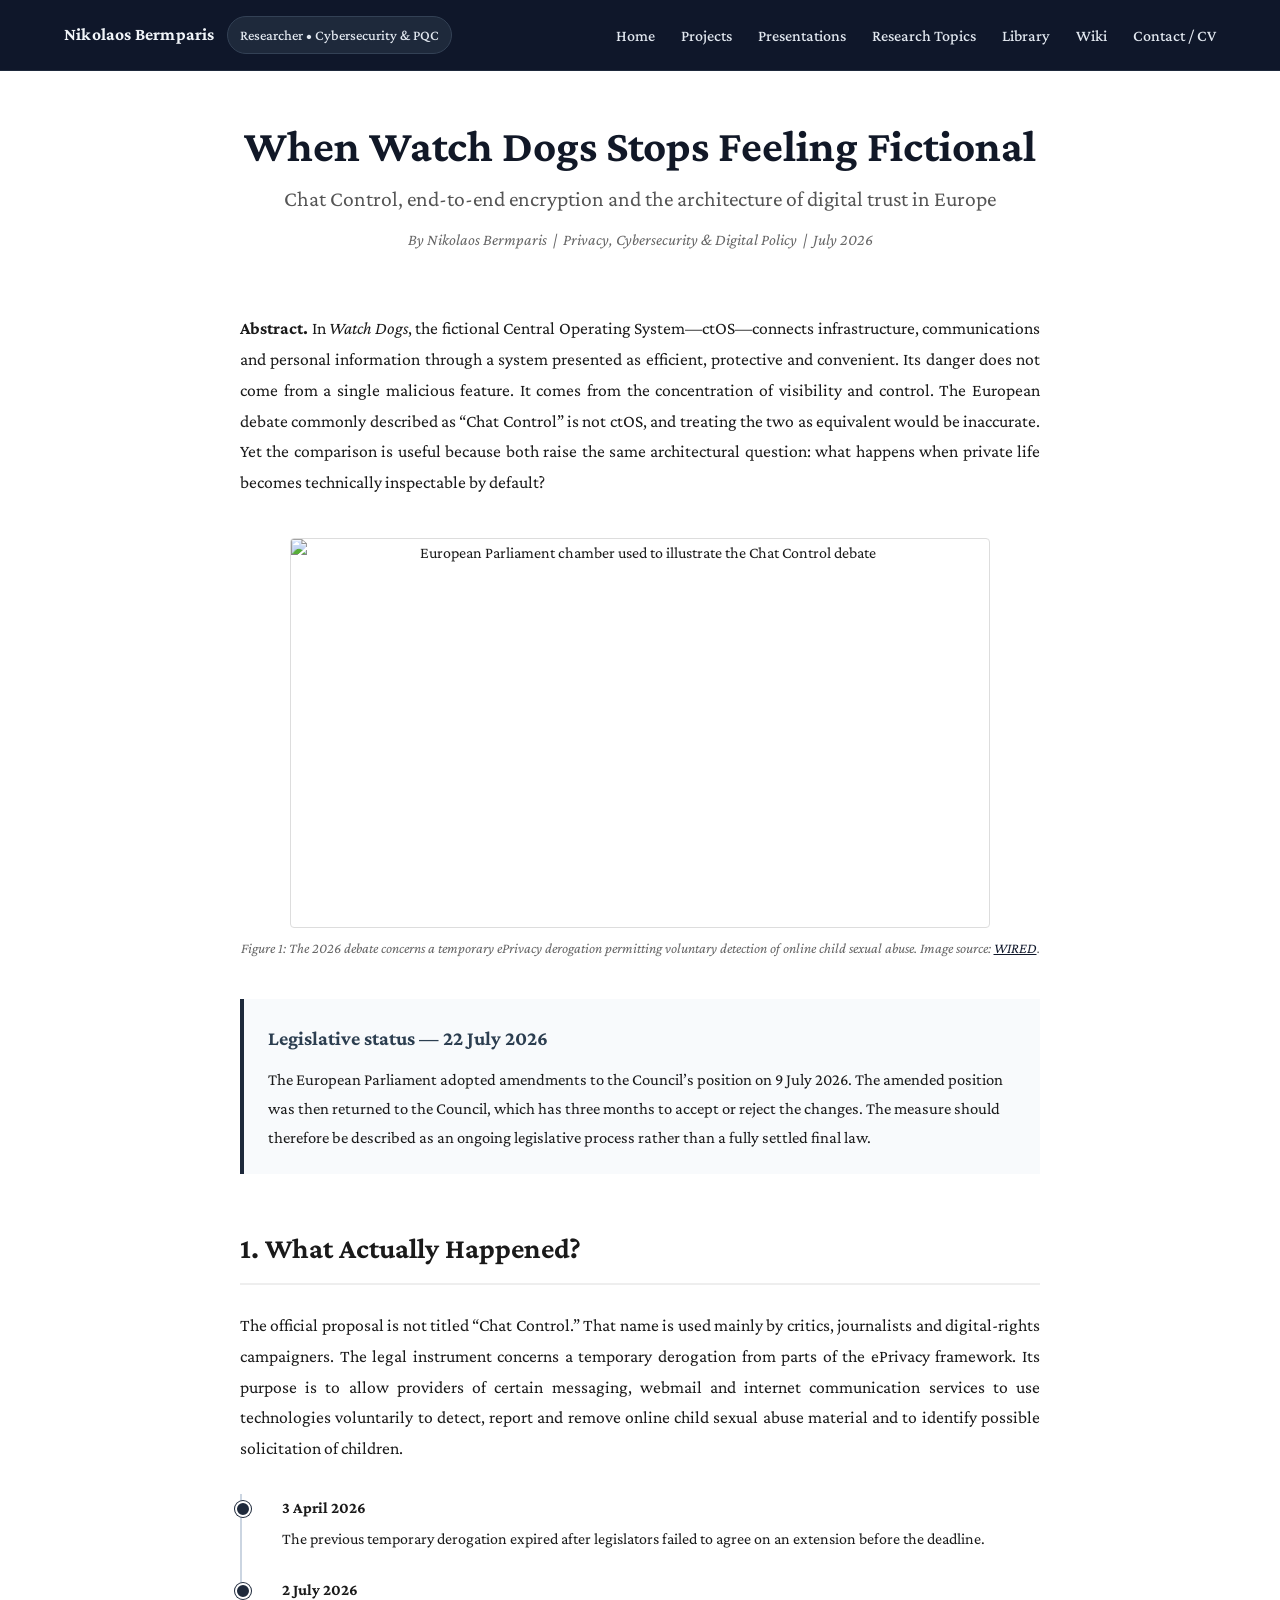
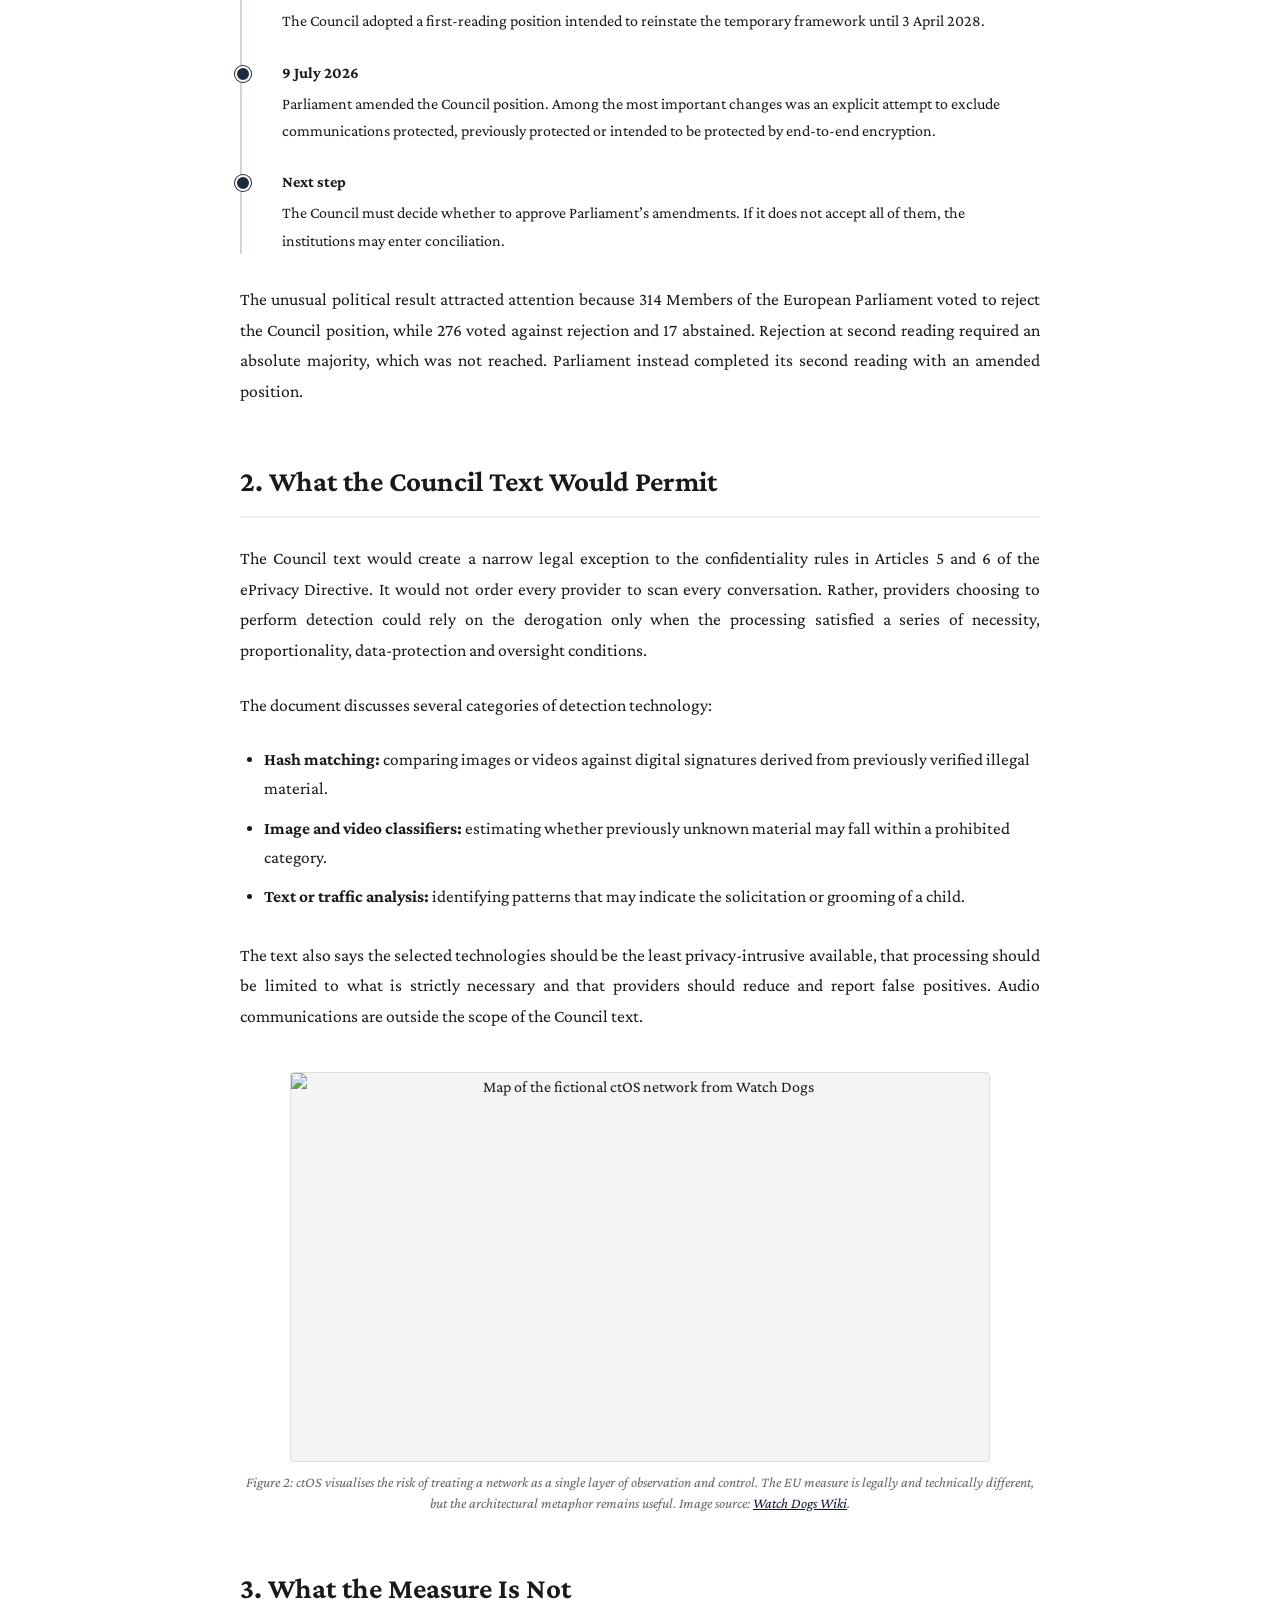
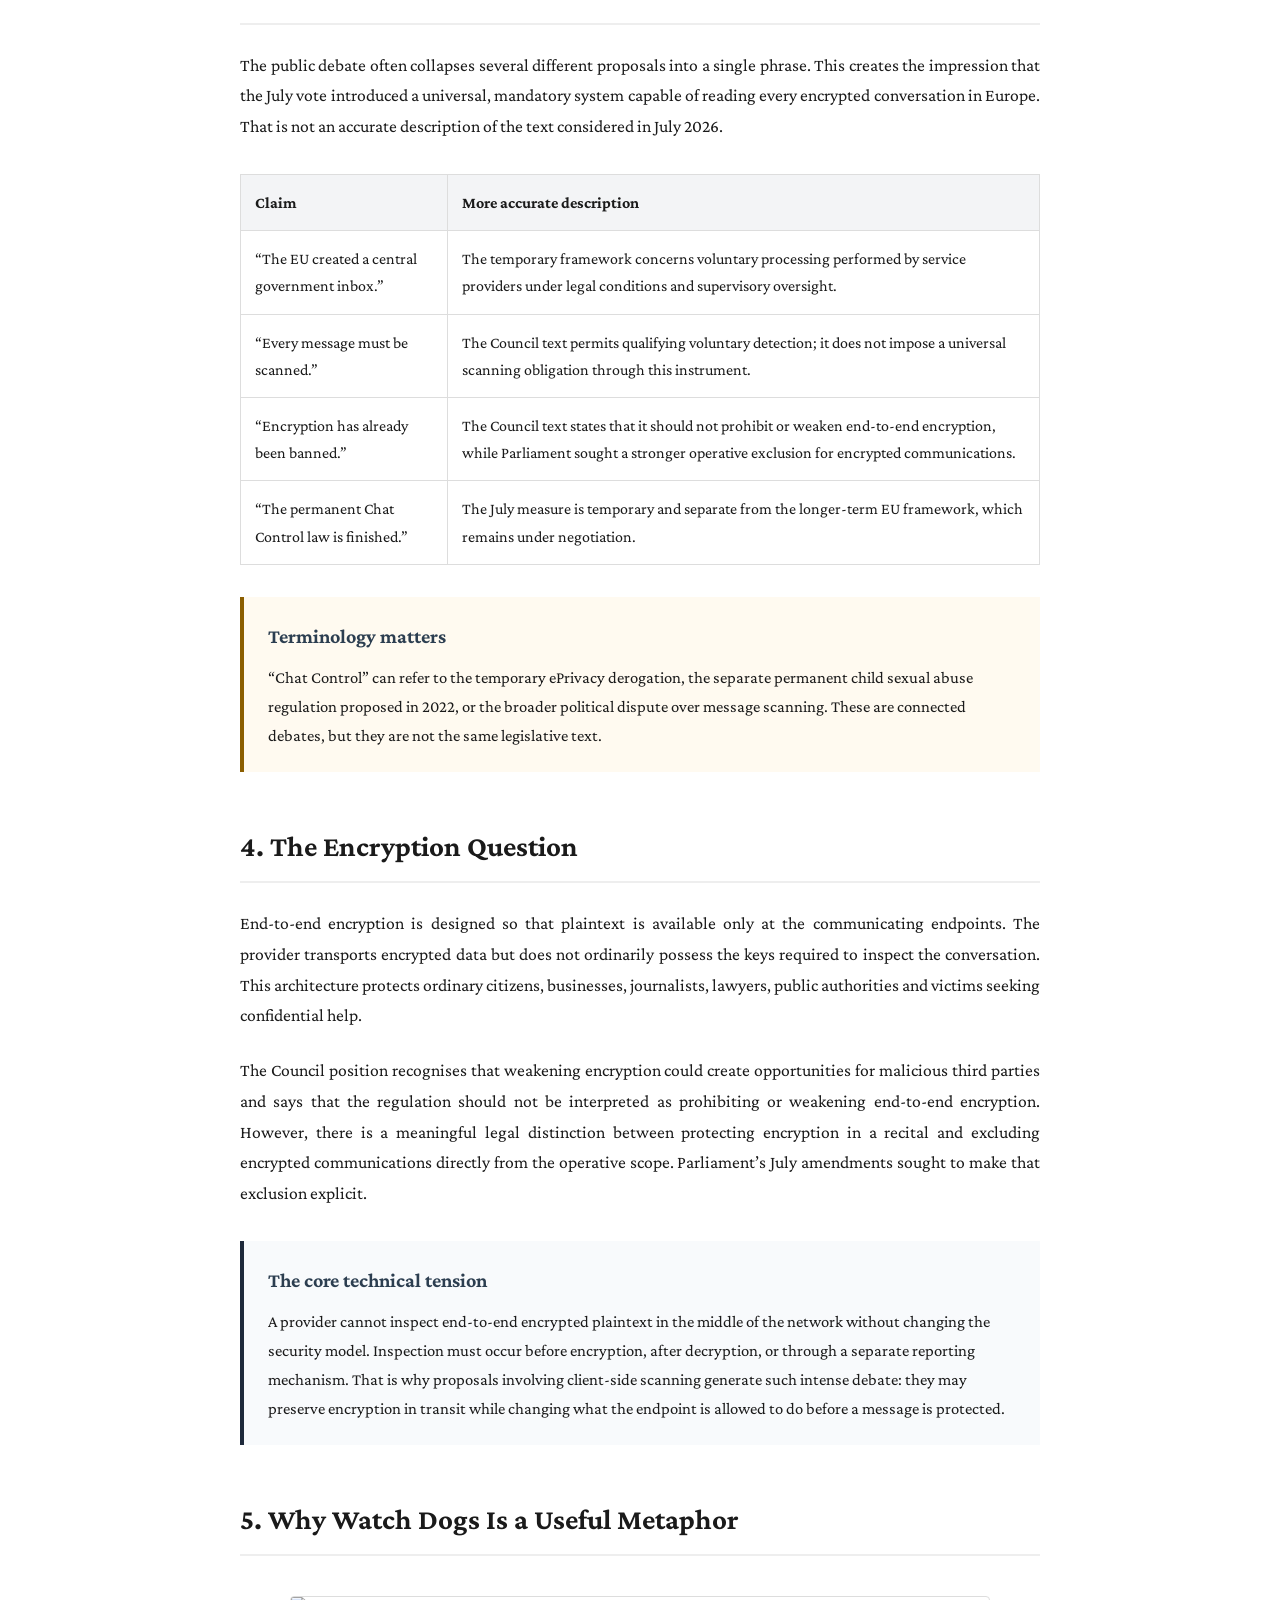
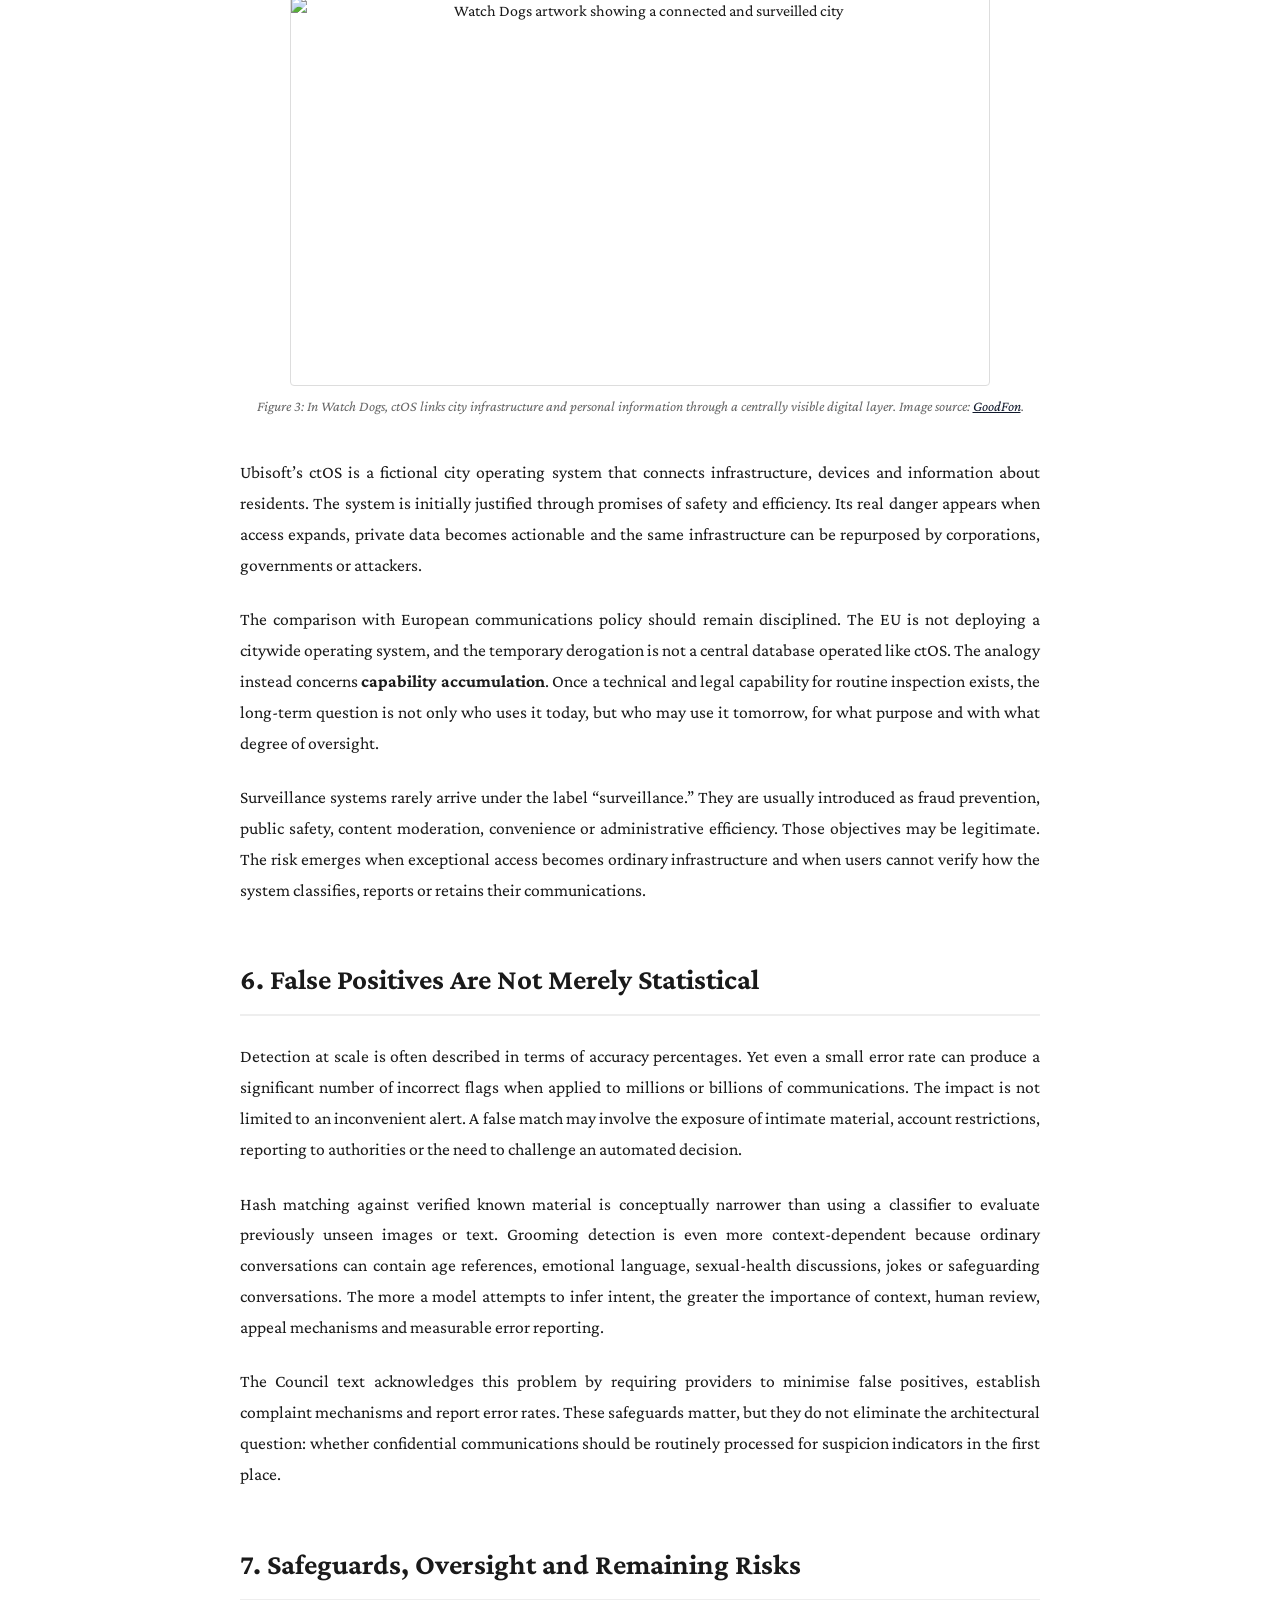
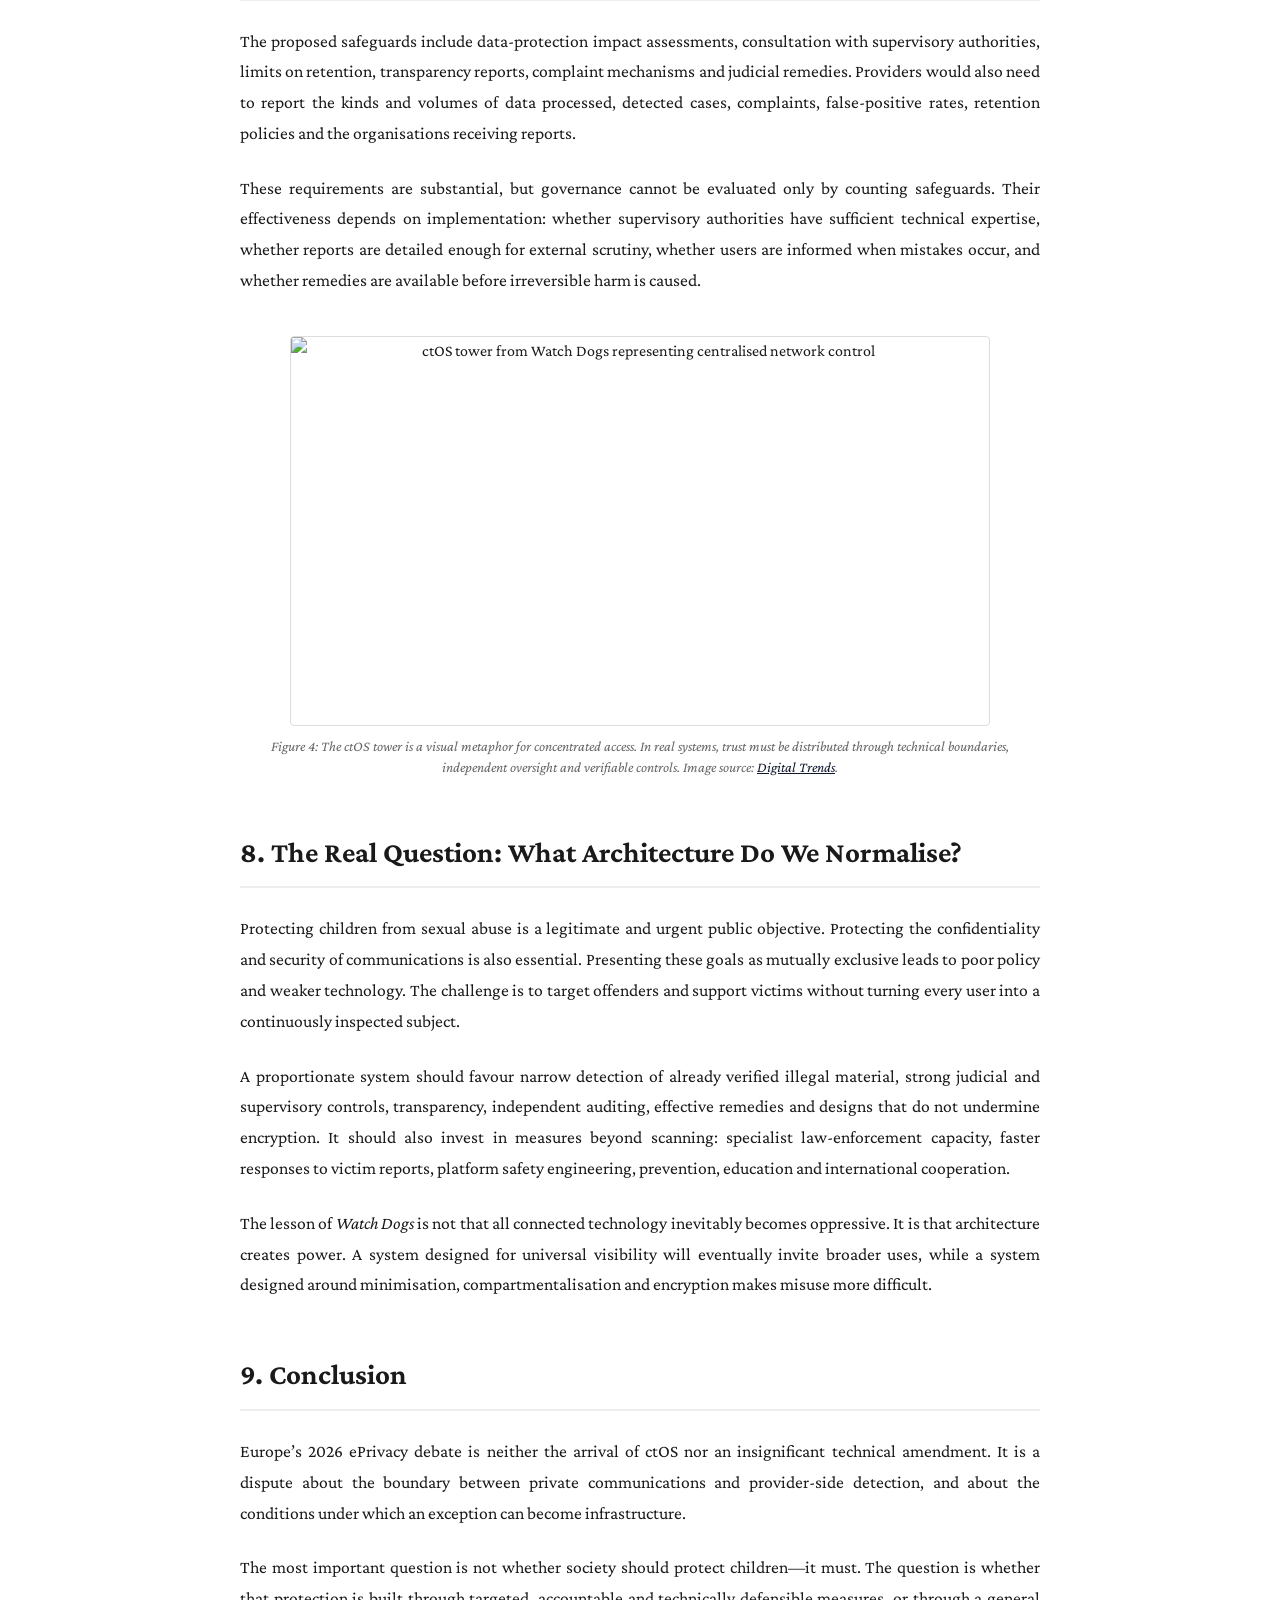
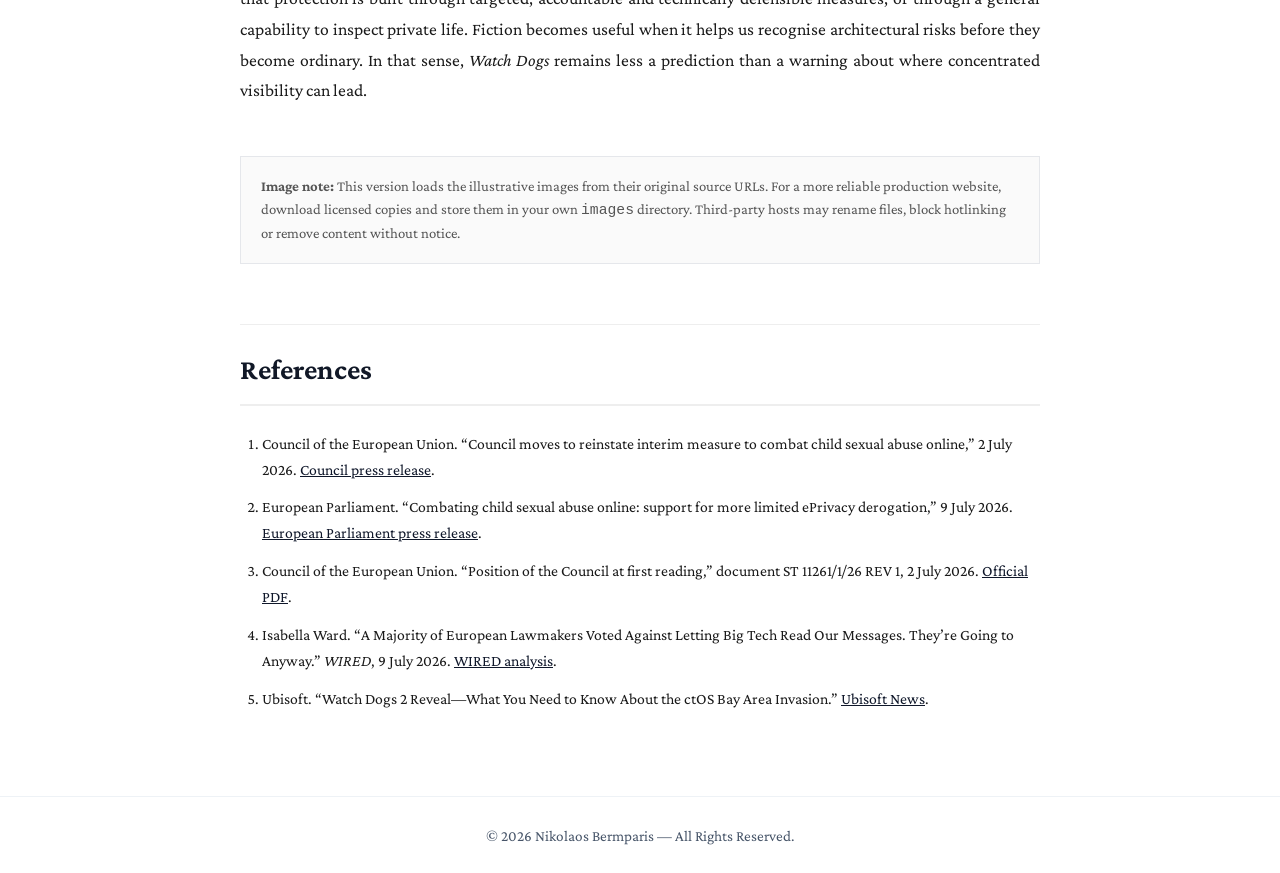
==== commit 369b5b92: "Update chat-control-watch-dogs.html" ====
--- a/chat-control-watch-dogs.html
+++ b/chat-control-watch-dogs.html
@@ -318,7 +318,9 @@
 
         <figure>
             <img
-                src="images/chat-control-european-parliament.jpg"
+                src="https://media.wired.com/photos/6a4ea8598a37b44461cc7389/master/w_2240,c_limit/Politics_EuropeanParliamentsaysyestochat%20controlbill_v4.jpg"
+                referrerpolicy="no-referrer"
+                loading="lazy"
                 alt="European Parliament chamber used to illustrate the Chat Control debate"
                 class="fixed-size-img"
             >
@@ -428,7 +430,9 @@
 
         <figure>
             <img
-                src="images/ctos-map.jpg"
+                src="https://static.wikia.nocookie.net/watchdogscombined/images/6/66/CtOS_Map.jpg/revision/latest?cb=20140416165607"
+                referrerpolicy="no-referrer"
+                loading="lazy"
                 alt="Map of the fictional ctOS network from Watch Dogs"
                 class="fixed-size-img contain-img"
             >
@@ -542,7 +546,9 @@
 
         <figure>
             <img
-                src="images/watch-dogs-ctos.jpg"
+                src="https://img.goodfon.com/original/2560x1600/b/39/watch-dogs-storozhevye-psy-7516.jpg"
+                referrerpolicy="no-referrer"
+                loading="lazy"
                 alt="Watch Dogs artwork showing a connected and surveilled city"
                 class="fixed-size-img"
             >
@@ -633,7 +639,9 @@
 
         <figure>
             <img
-                src="images/ctos-towers.jpg"
+                src="https://www.digitaltrends.com/tachyon/2014/05/Watch-Dogs-ctOS-Towers.jpg?fit=1500%2C1000"
+                referrerpolicy="no-referrer"
+                loading="lazy"
                 alt="ctOS tower from Watch Dogs representing centralised network control"
                 class="fixed-size-img"
             >
@@ -699,10 +707,10 @@
 
         <div class="image-note">
             <strong>Image note:</strong>
-            This page uses local image paths rather than third-party hotlinks. Save the selected
-            images in your website’s <code>images</code> directory using the filenames shown in
-            the HTML. Check the copyright and reuse terms of each image before publication; a
-            source link in a caption does not itself grant permission.
+            This version loads the illustrative images from their original source URLs.
+            For a more reliable production website, download licensed copies and store them in
+            your own <code>images</code> directory. Third-party hosts may rename files, block
+            hotlinking or remove content without notice.
         </div>
 
 
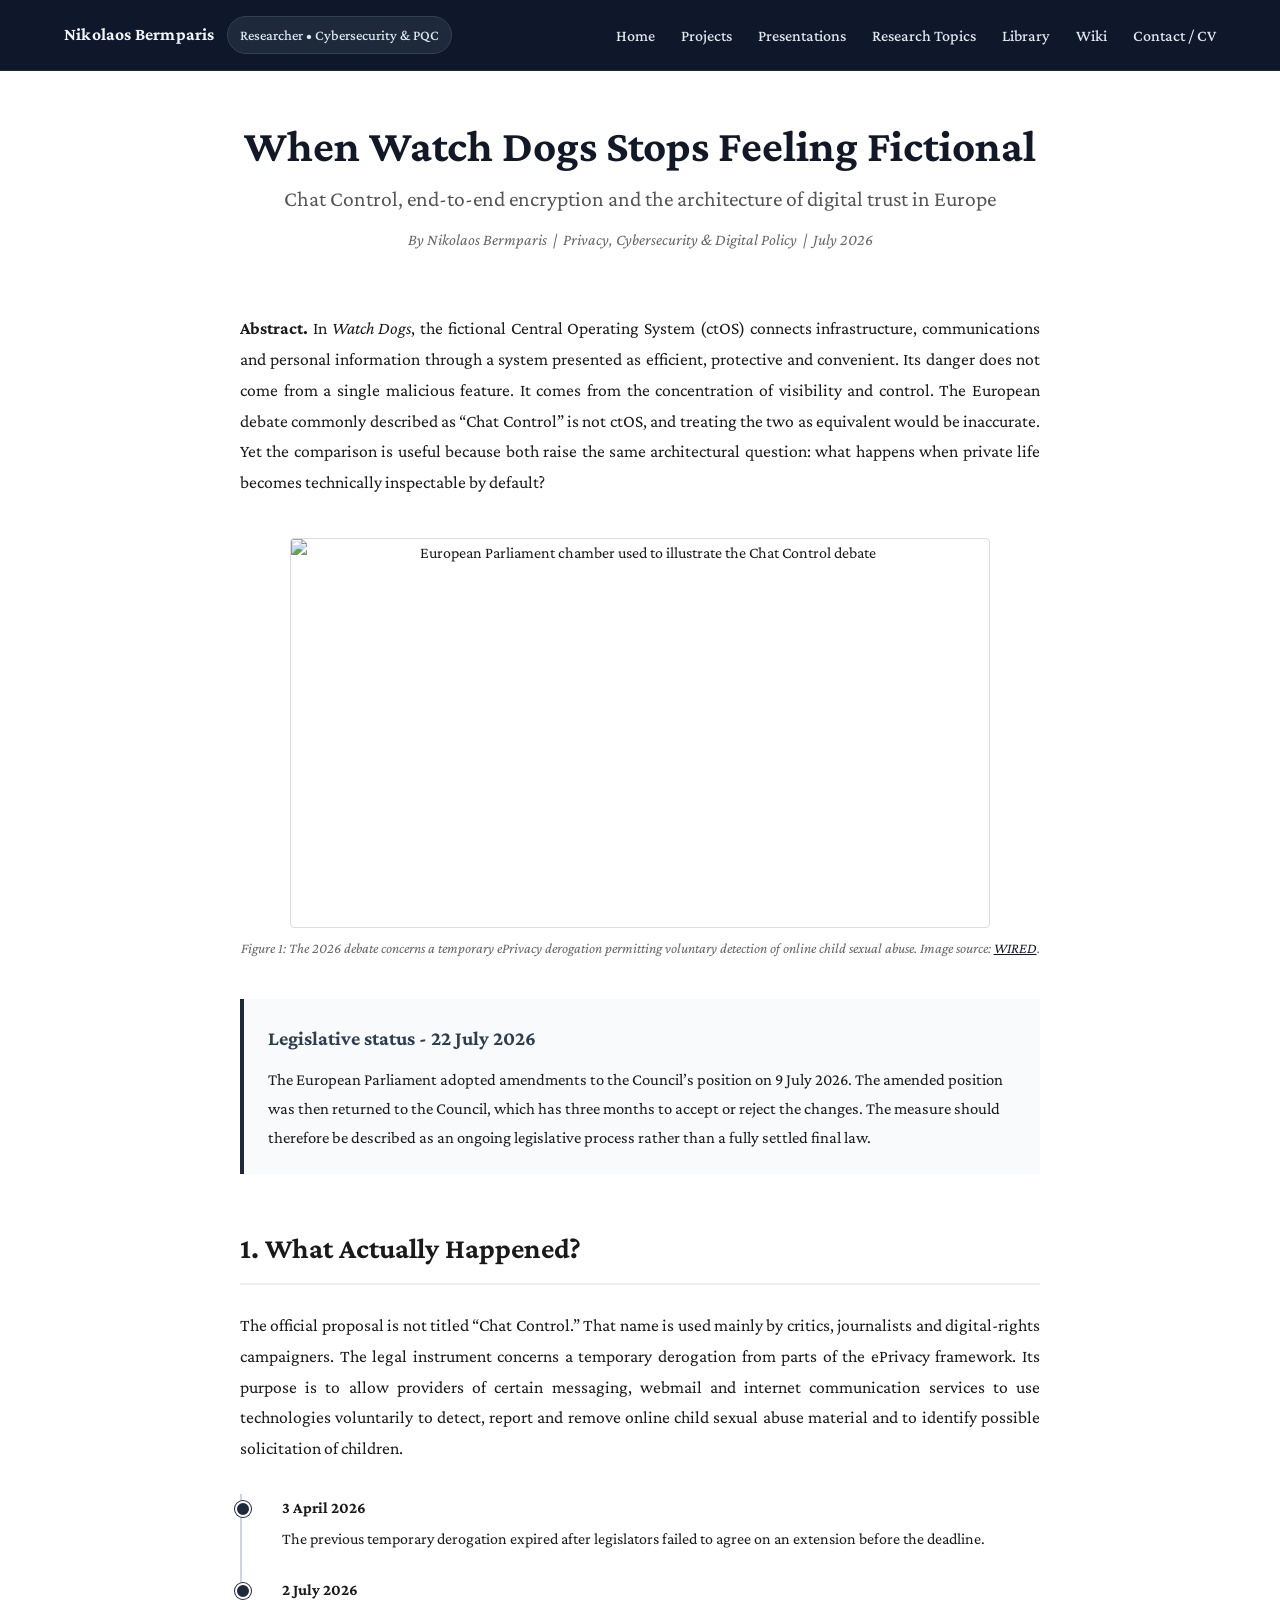
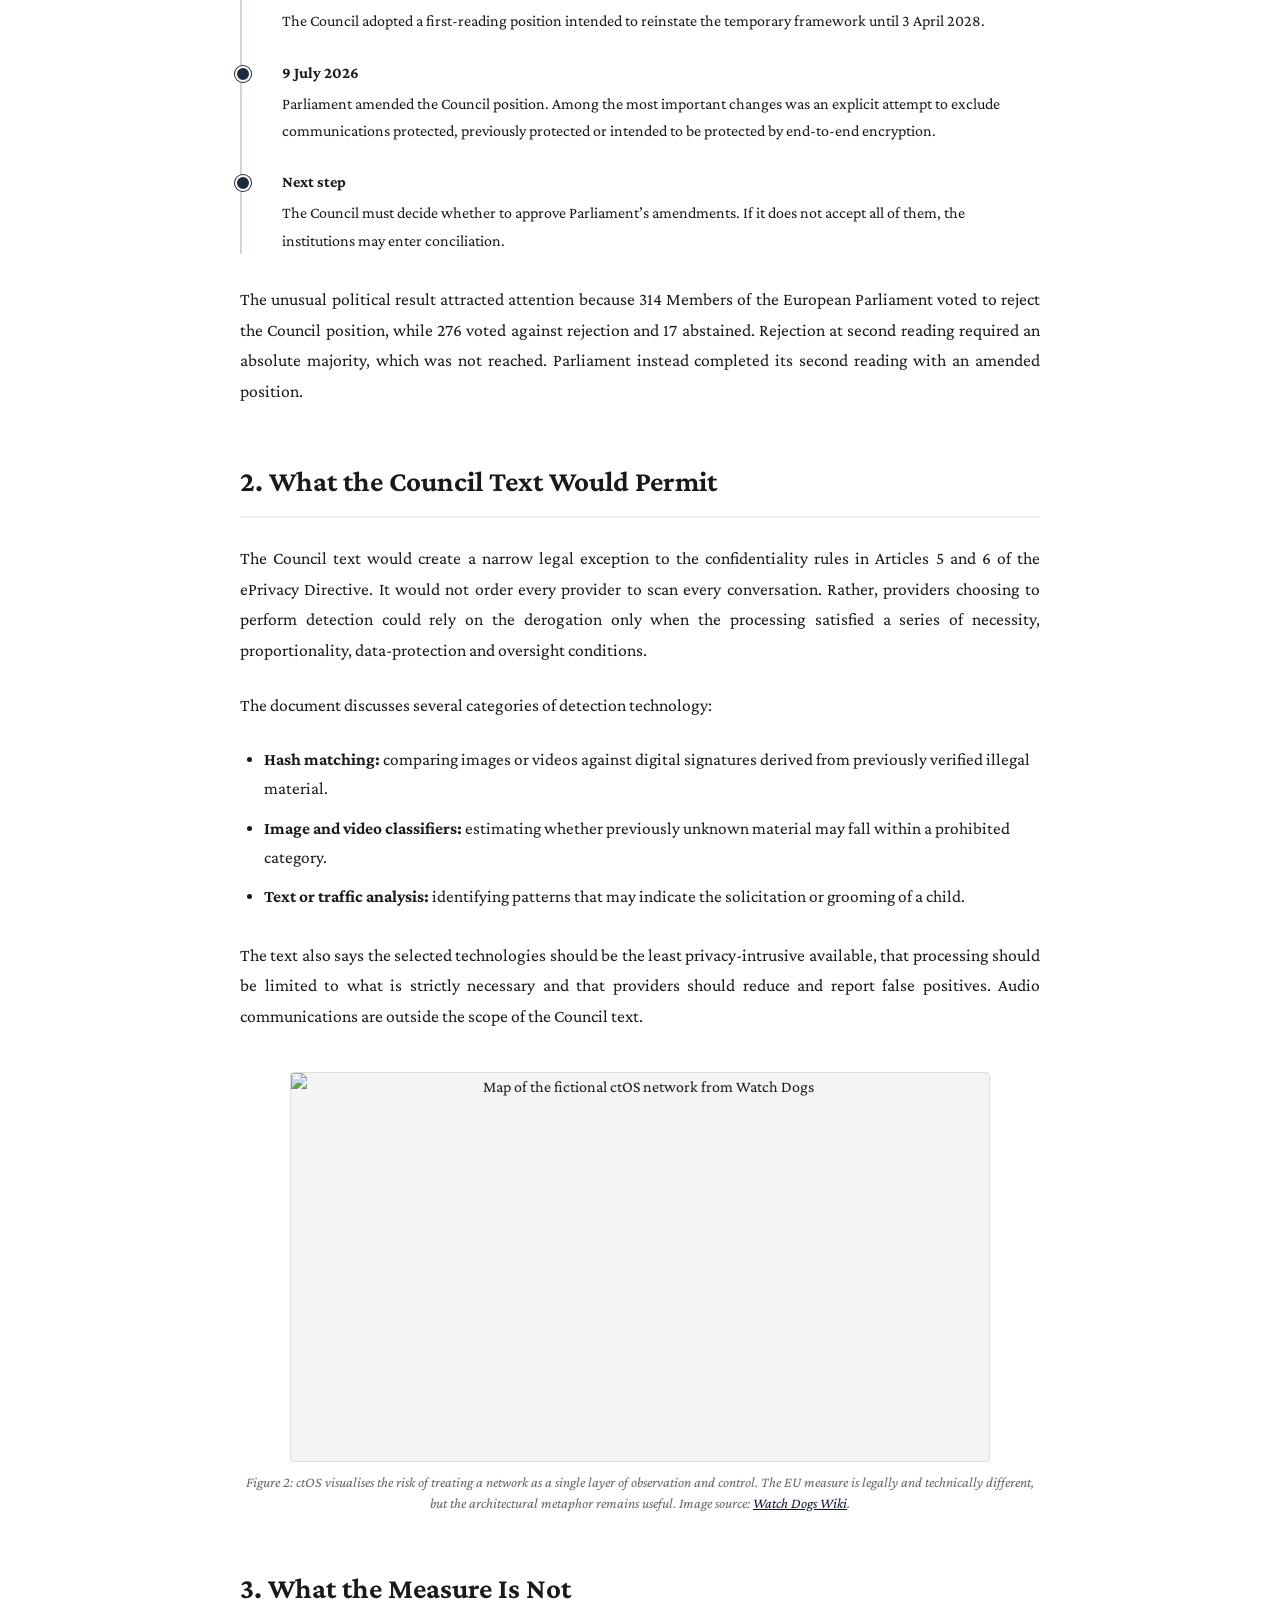
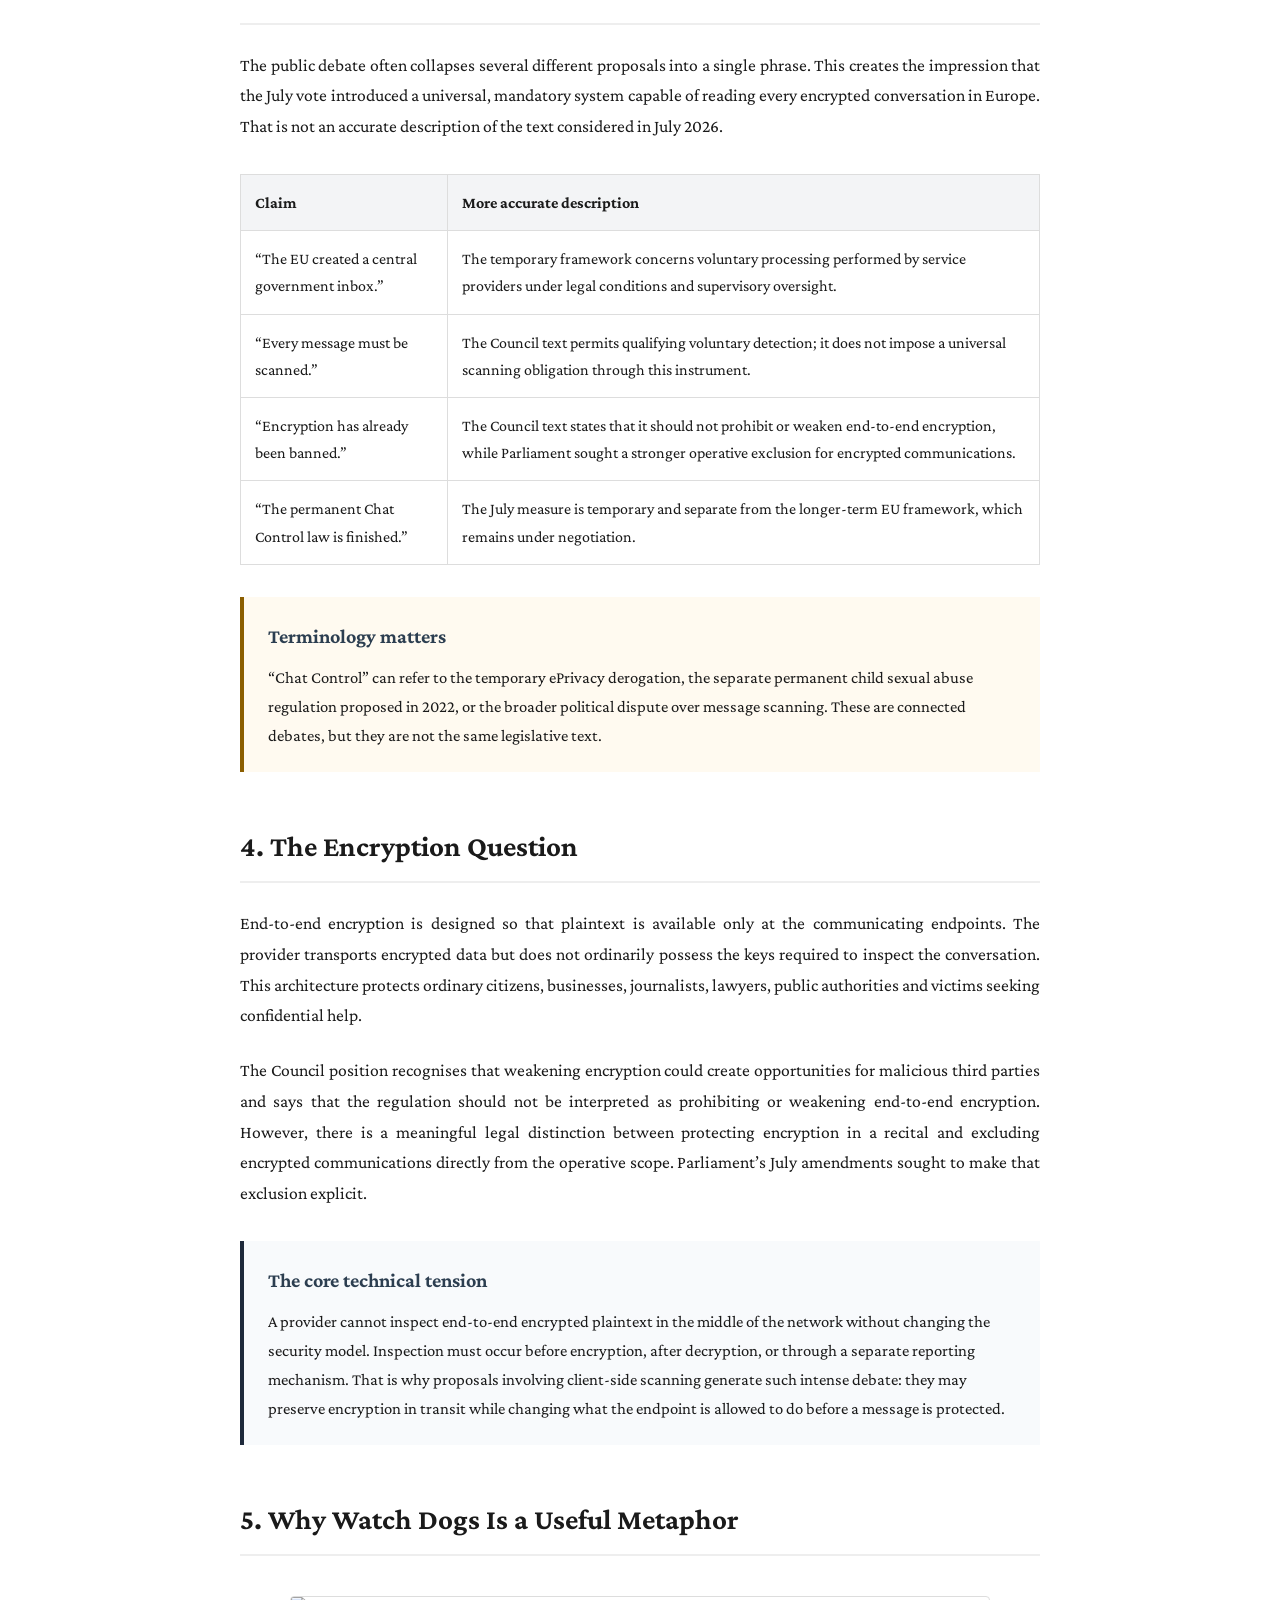
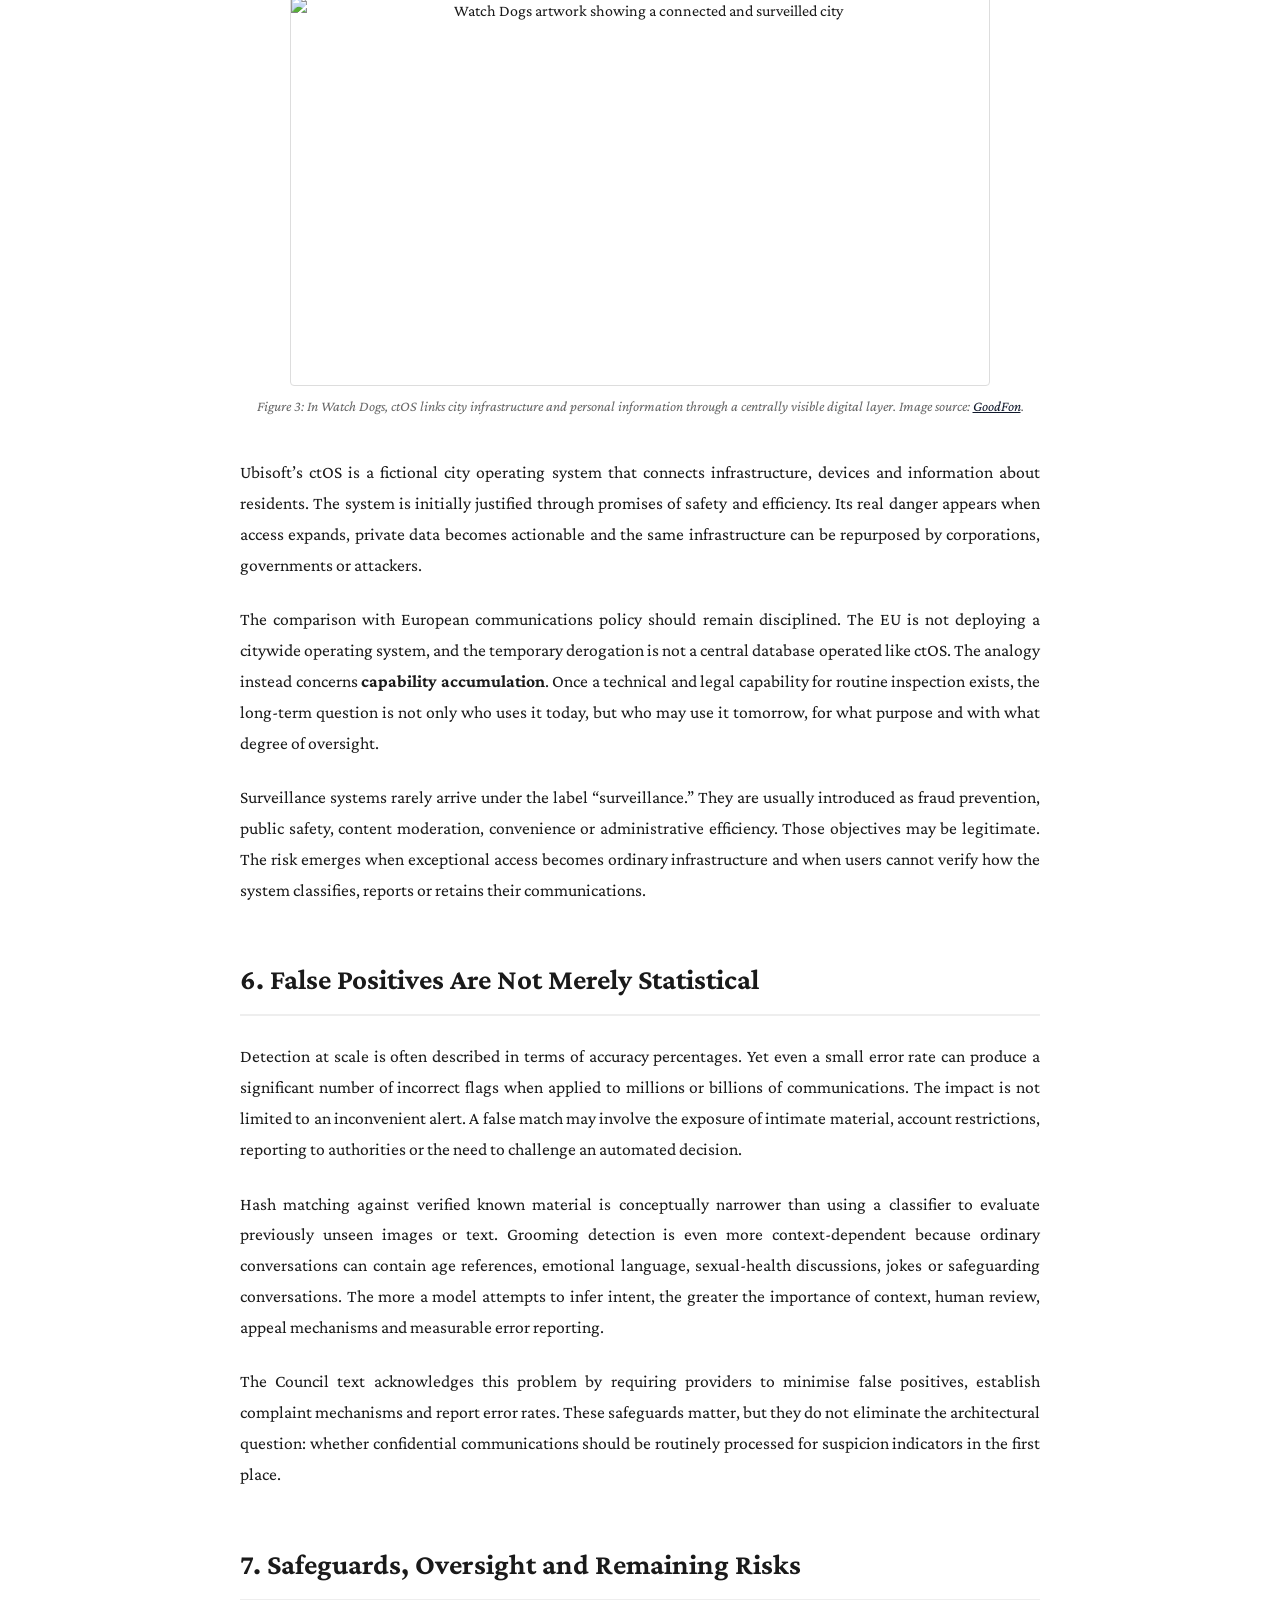
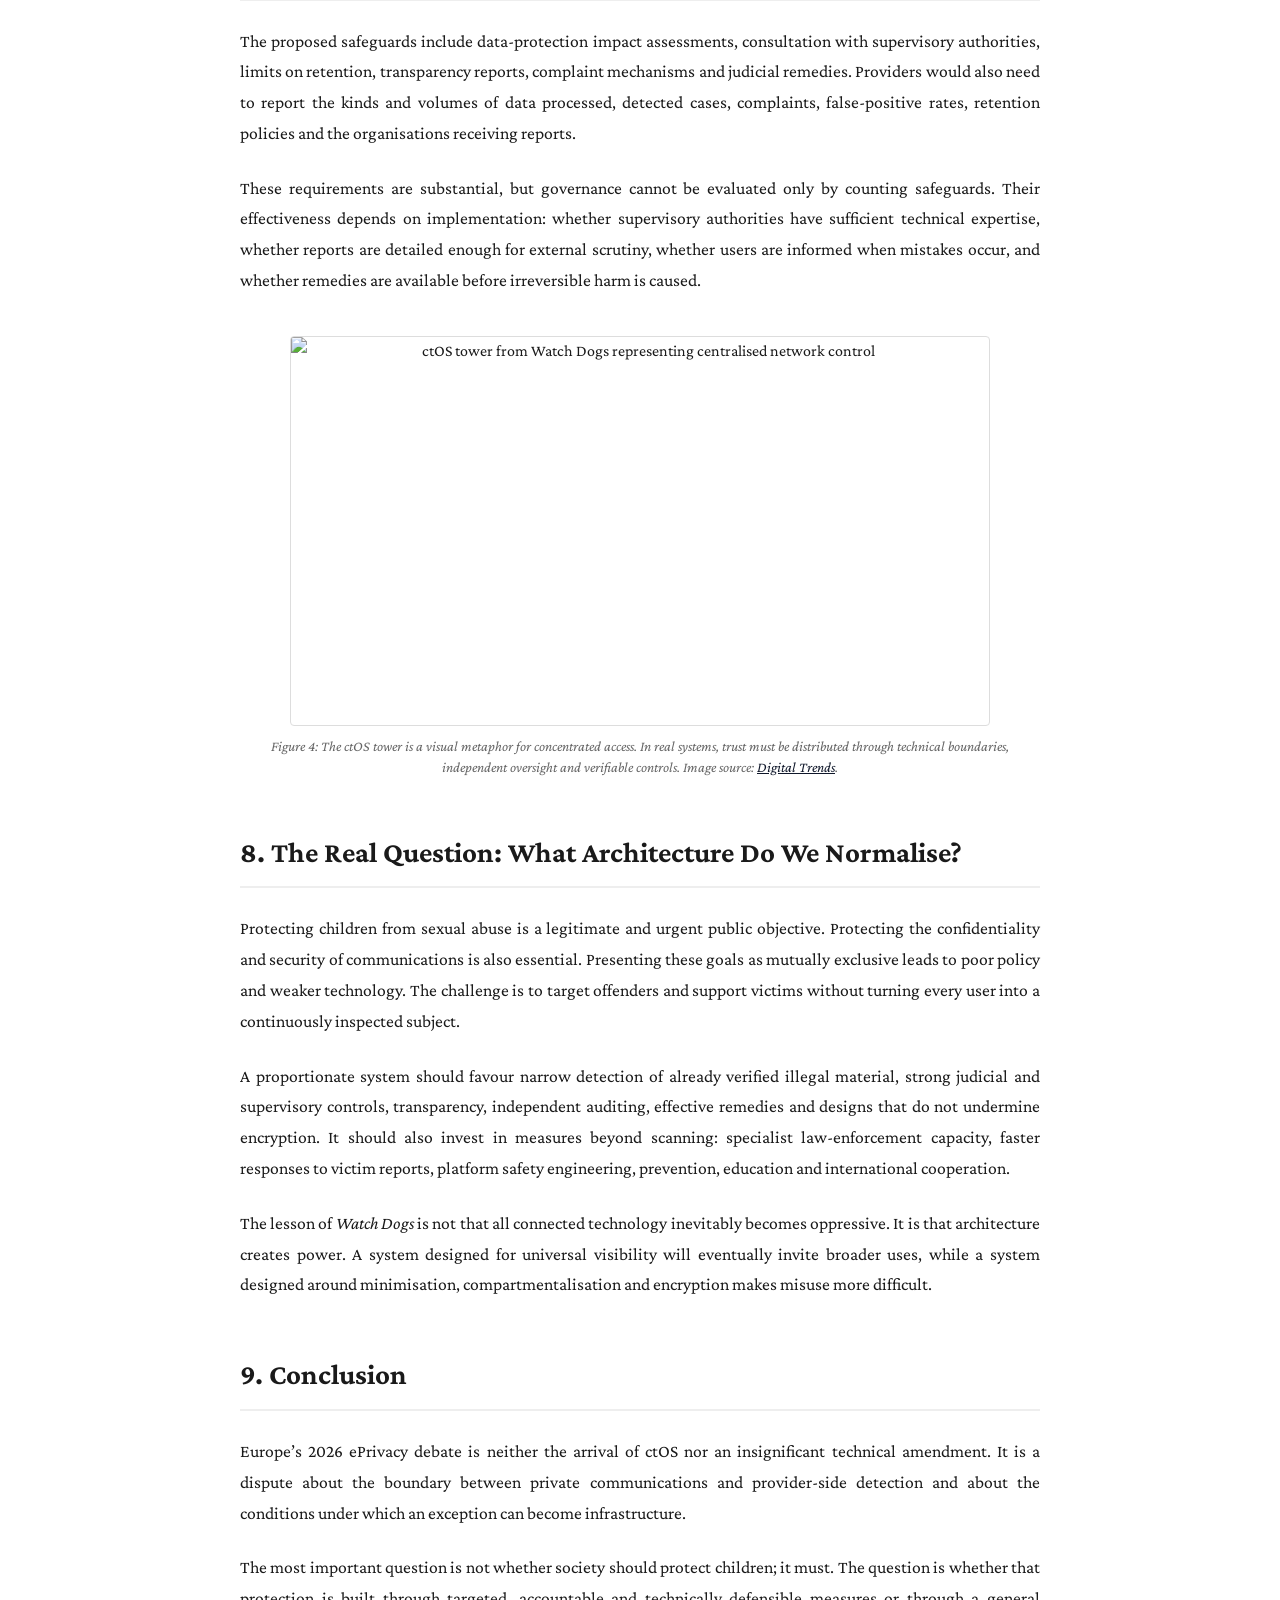
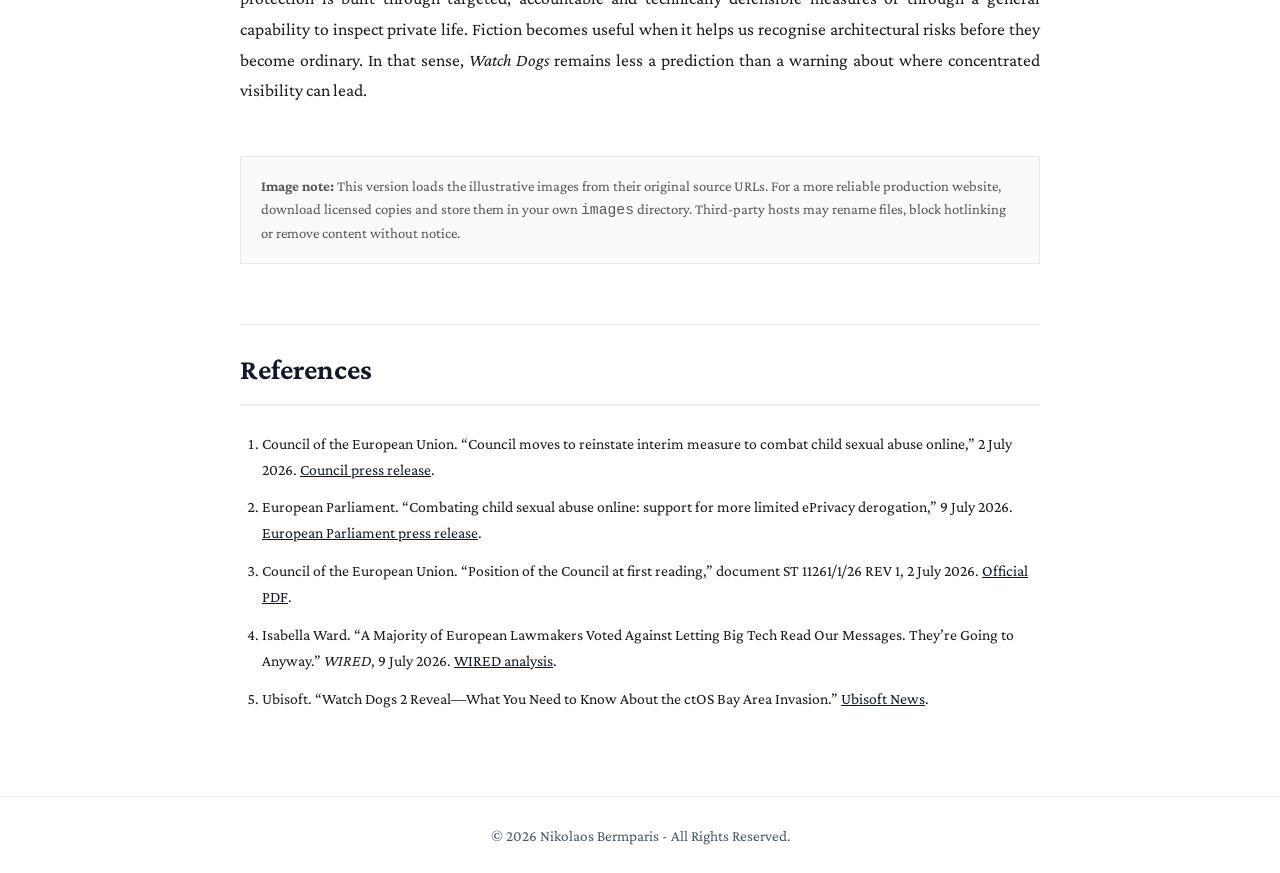
==== commit fab87d5a: "Update chat-control-watch-dogs.html" ====
--- a/chat-control-watch-dogs.html
+++ b/chat-control-watch-dogs.html
@@ -306,7 +306,7 @@
 
         <p>
             <strong>Abstract.</strong>
-            In <em>Watch Dogs</em>, the fictional Central Operating System—ctOS—connects
+            In <em>Watch Dogs</em>, the fictional Central Operating System (ctOS) connects
             infrastructure, communications and personal information through a system presented
             as efficient, protective and convenient. Its danger does not come from a single
             malicious feature. It comes from the concentration of visibility and control.
@@ -337,7 +337,7 @@
         </figure>
 
         <div class="status-box">
-            <h3>Legislative status — 22 July 2026</h3>
+            <h3>Legislative status - 22 July 2026</h3>
             <p>
                 The European Parliament adopted amendments to the Council’s position on
                 9 July 2026. The amended position was then returned to the Council, which has
@@ -691,14 +691,14 @@
         <p>
             Europe’s 2026 ePrivacy debate is neither the arrival of ctOS nor an insignificant
             technical amendment. It is a dispute about the boundary between private
-            communications and provider-side detection, and about the conditions under which an
+            communications and provider-side detection and about the conditions under which an
             exception can become infrastructure.
         </p>
 
         <p>
-            The most important question is not whether society should protect children—it must.
+            The most important question is not whether society should protect children; it must.
             The question is whether that protection is built through targeted, accountable and
-            technically defensible measures, or through a general capability to inspect private
+            technically defensible measures or through a general capability to inspect private
             life. Fiction becomes useful when it helps us recognise architectural risks before
             they become ordinary. In that sense, <em>Watch Dogs</em> remains less a prediction
             than a warning about where concentrated visibility can lead.
@@ -784,7 +784,7 @@
 
 <footer>
     <div class="container">
-        © 2026 Nikolaos Bermparis — All Rights Reserved.
+        © 2026 Nikolaos Bermparis - All Rights Reserved.
     </div>
 </footer>
 
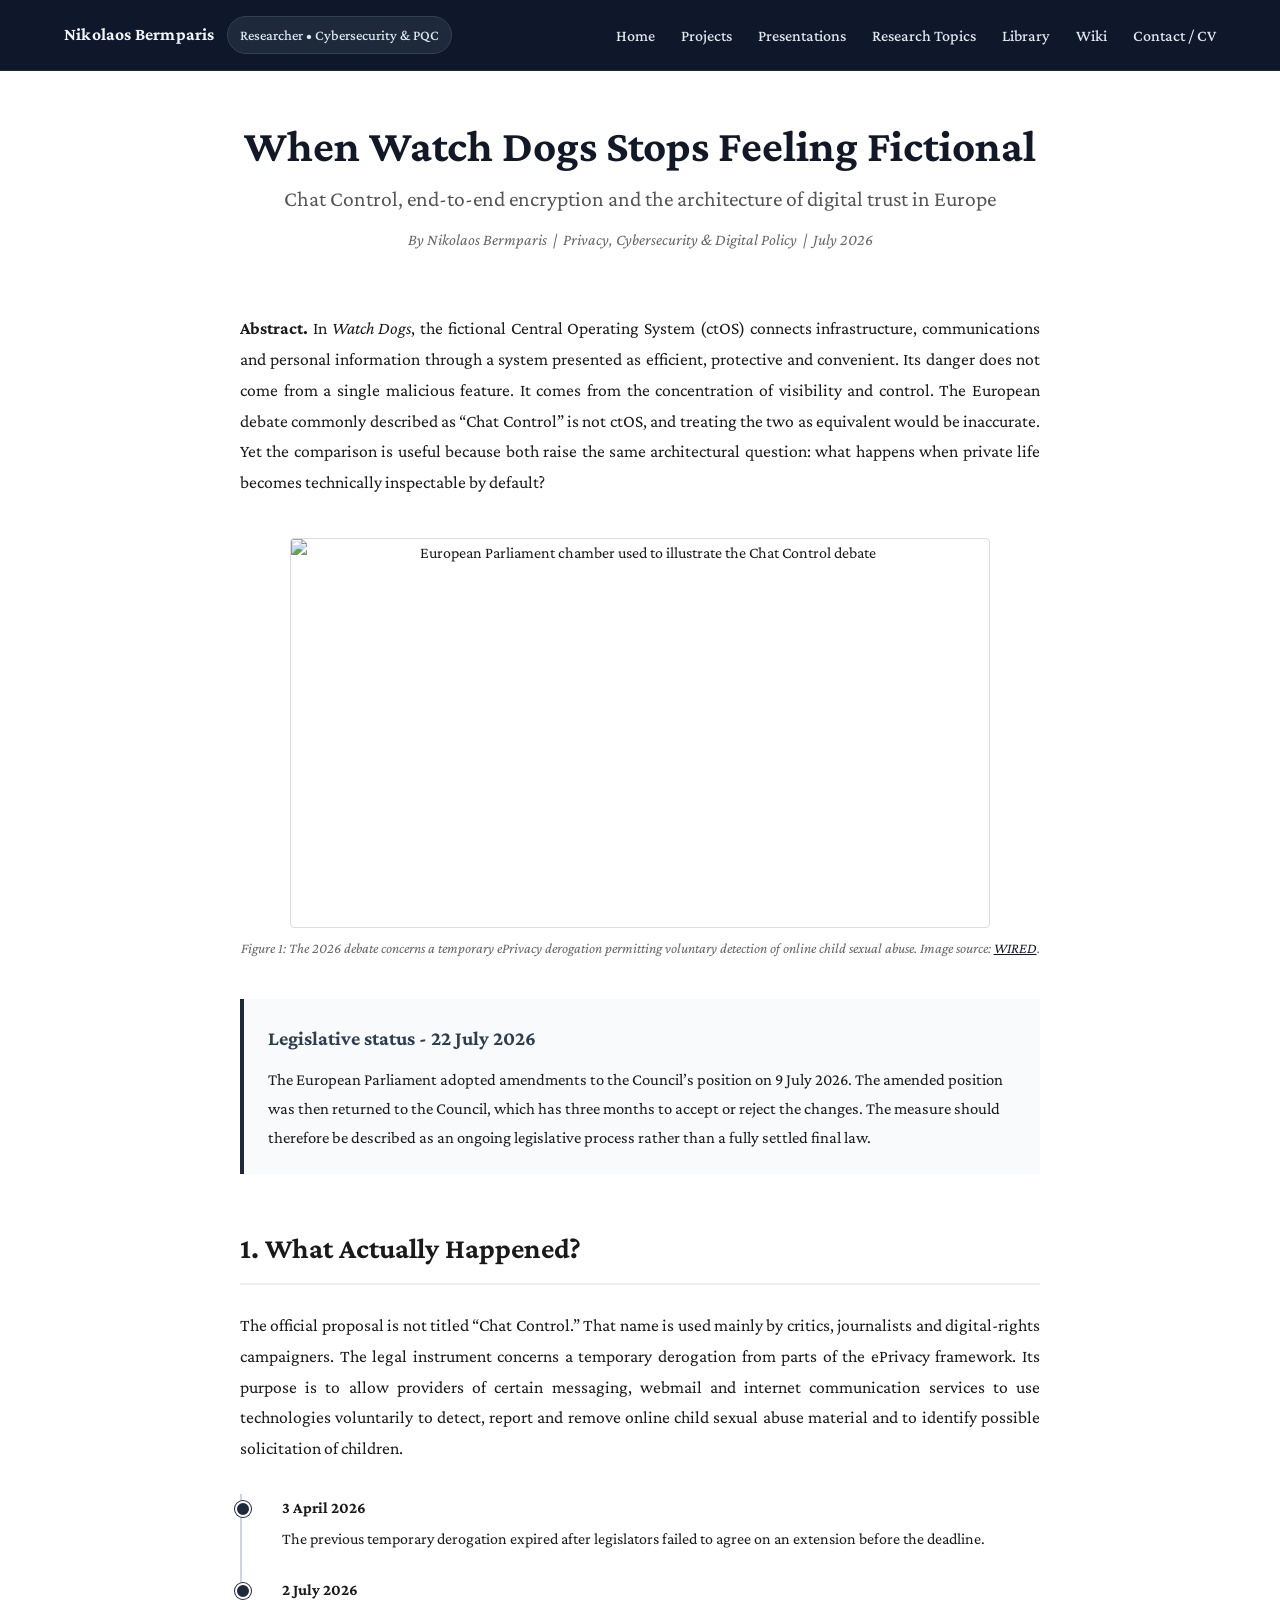
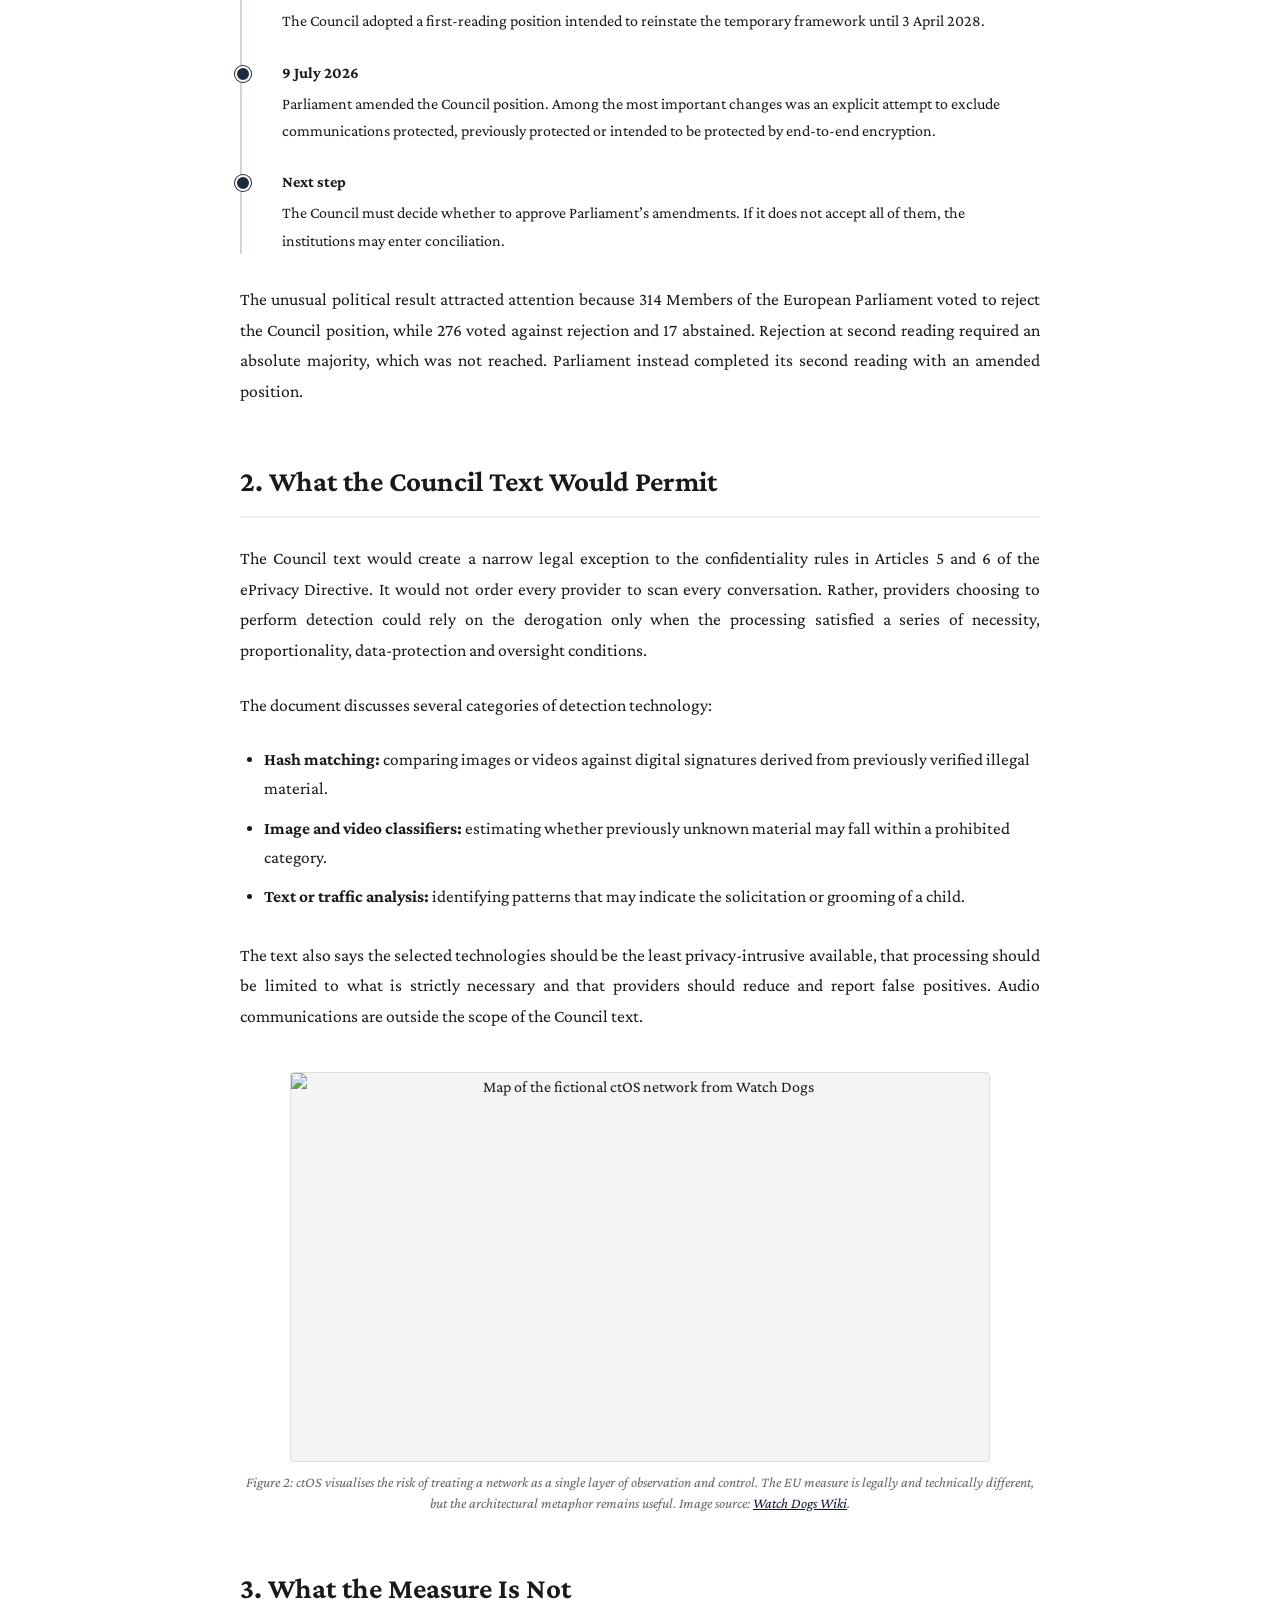
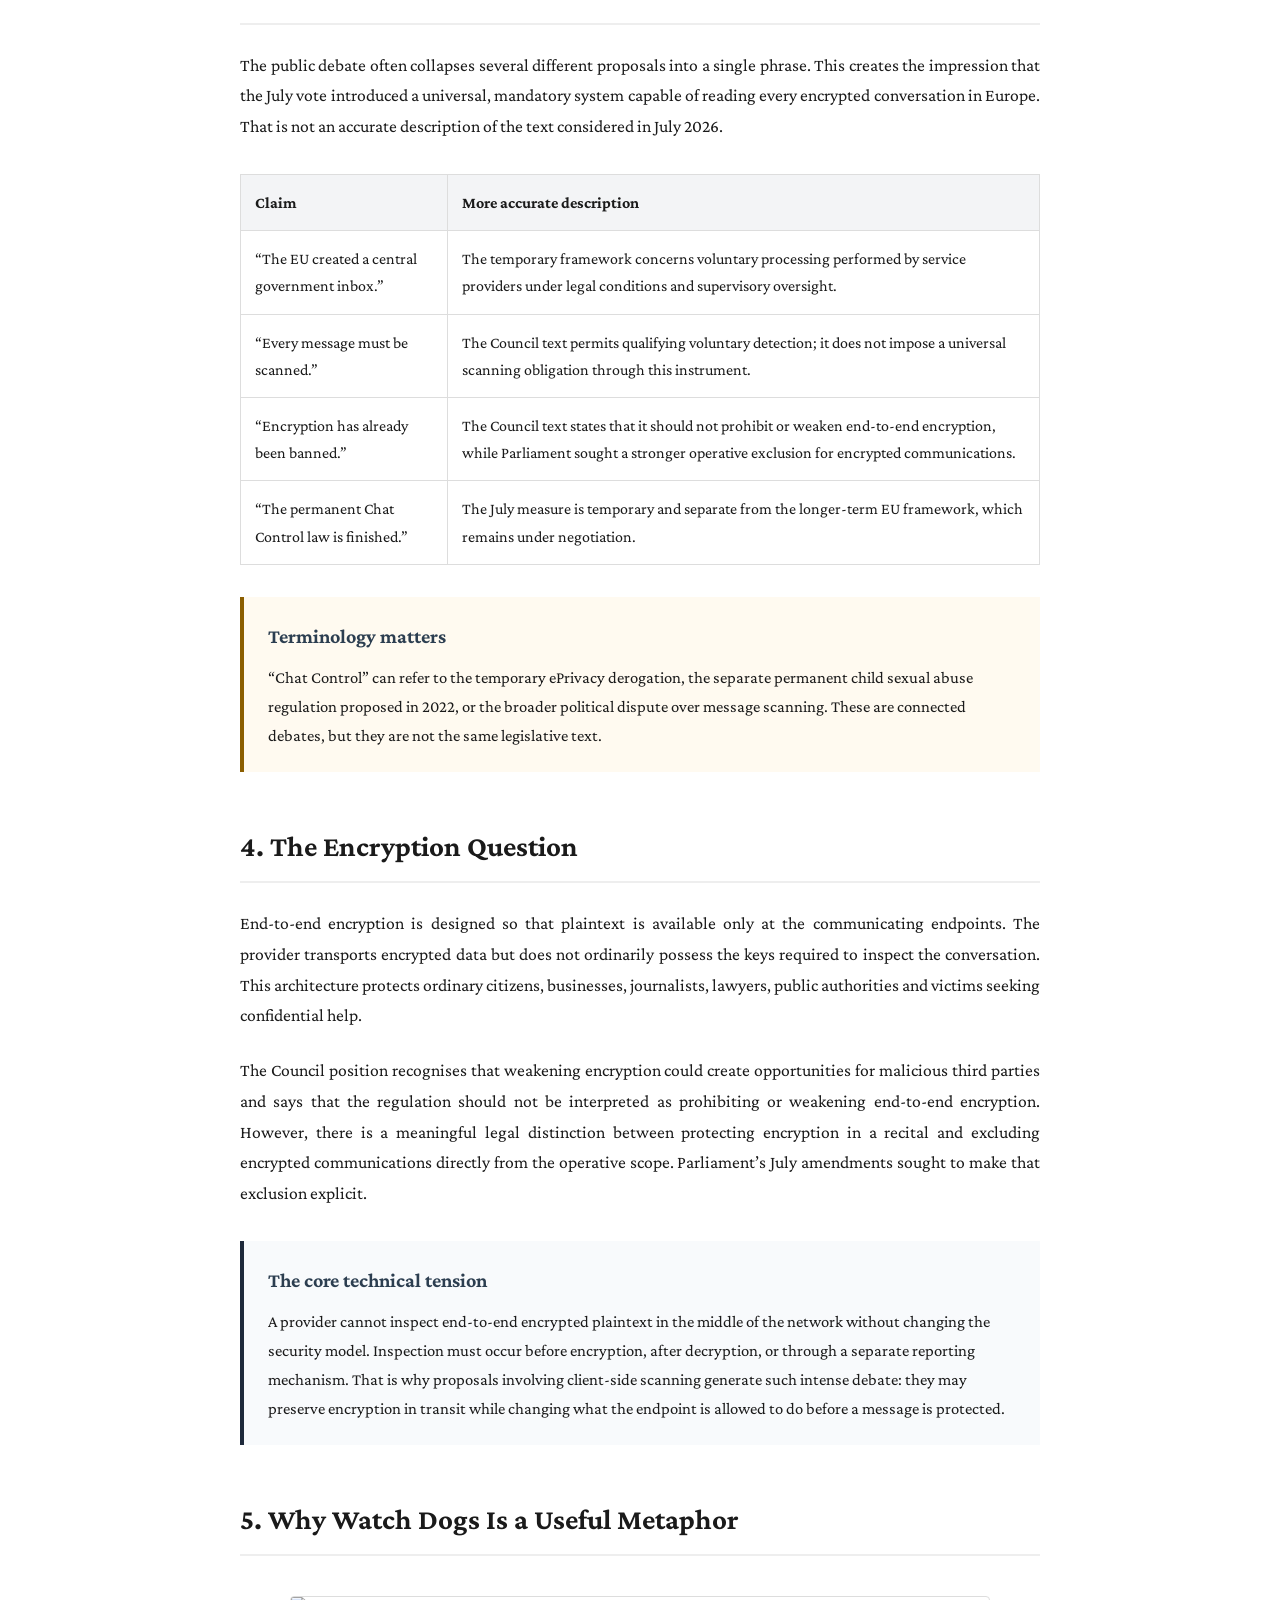
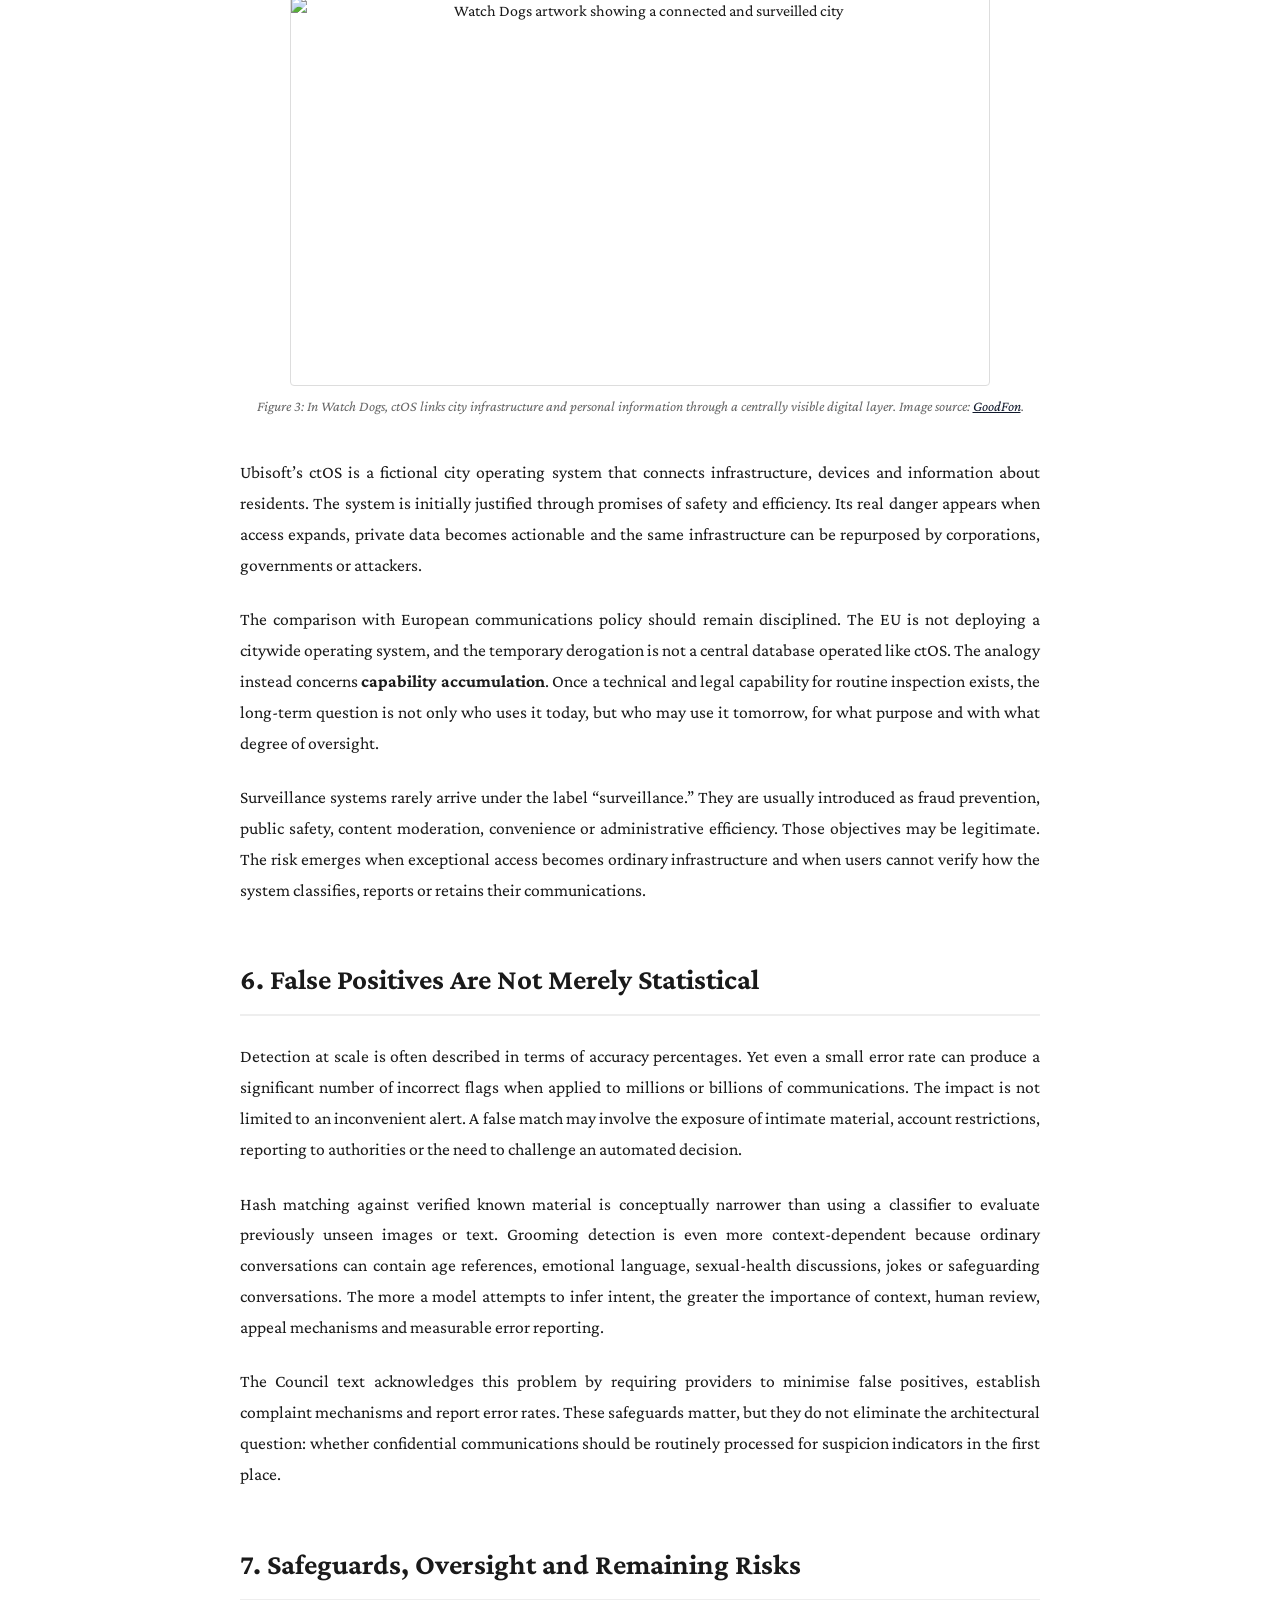
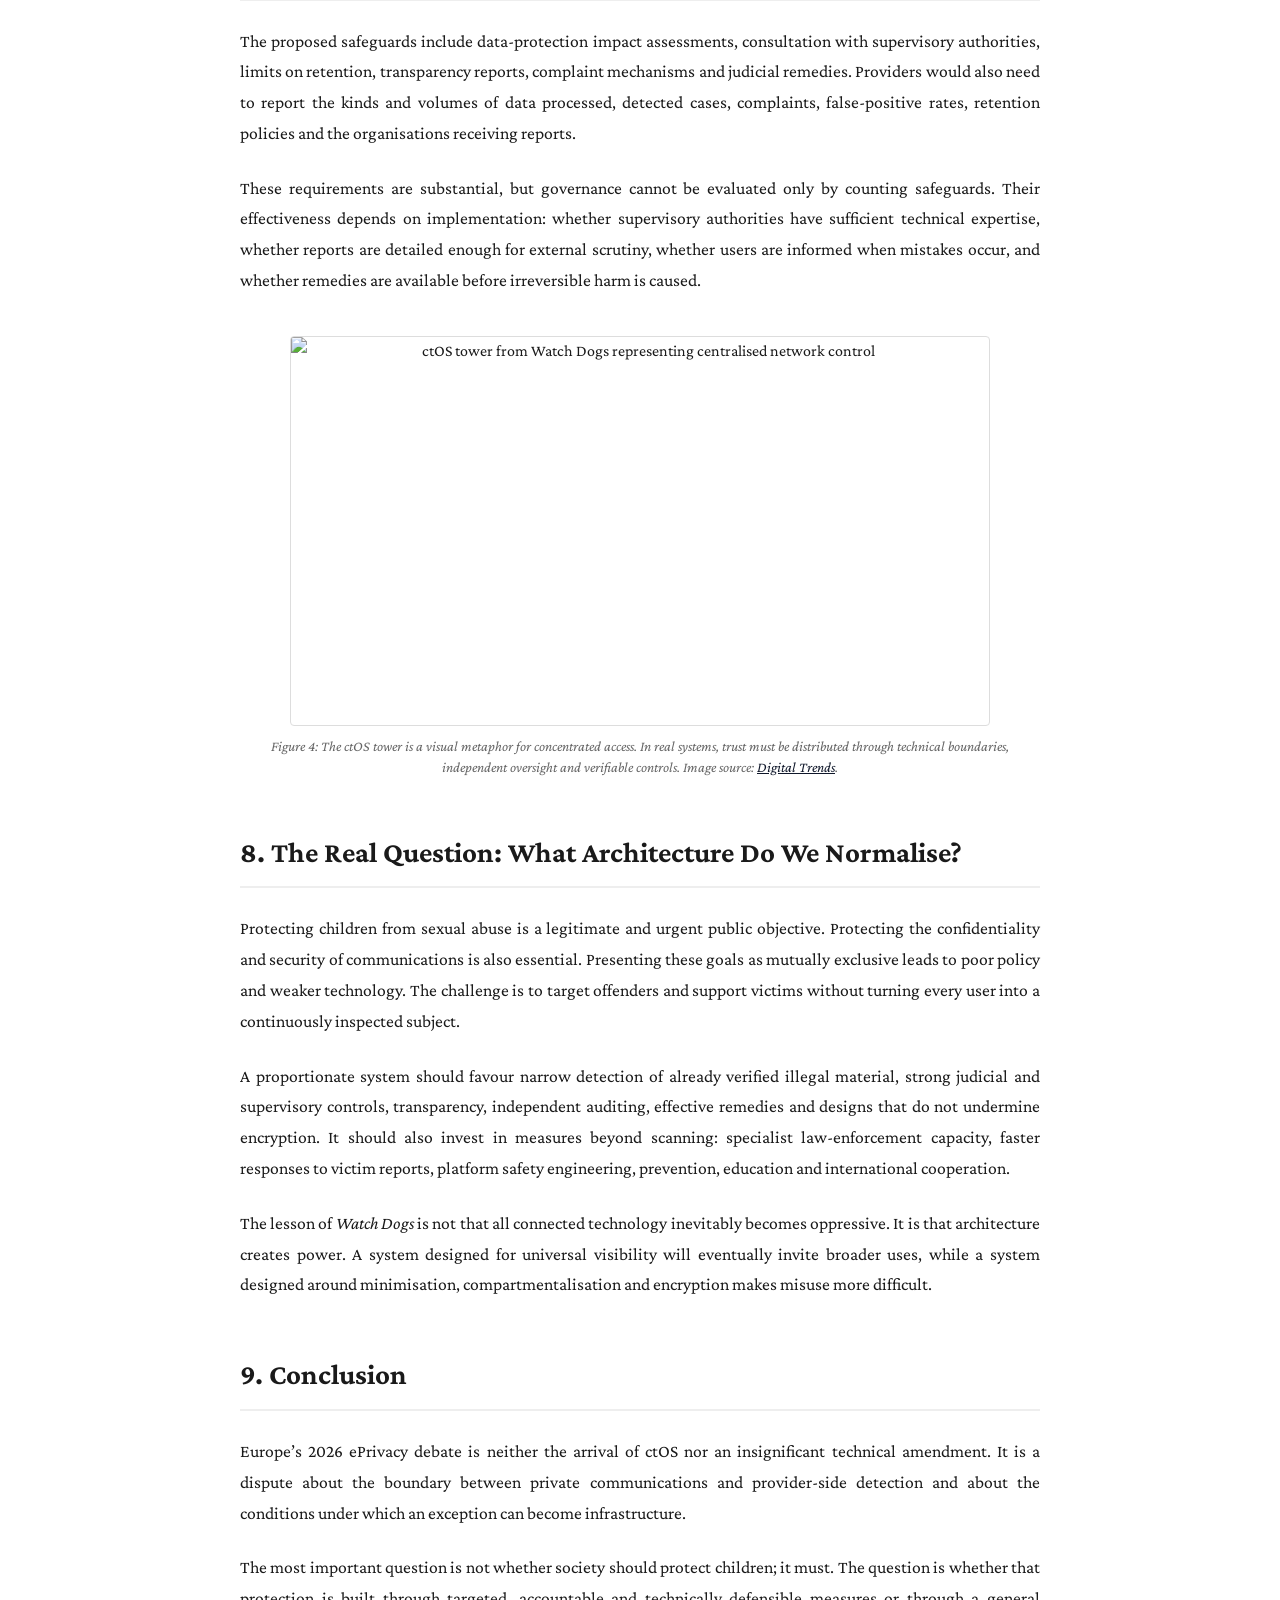
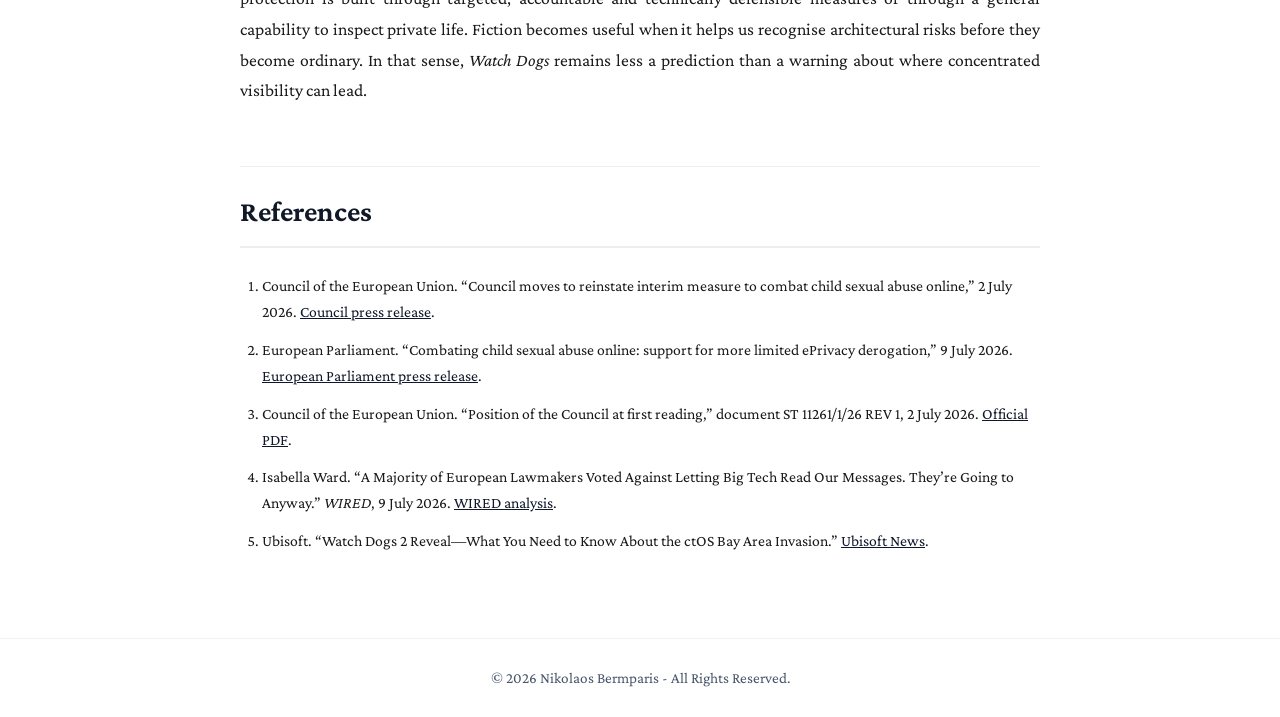
==== commit 70514b48: "Update chat-control-watch-dogs.html" ====
--- a/chat-control-watch-dogs.html
+++ b/chat-control-watch-dogs.html
@@ -705,14 +705,6 @@
         </p>
 
 
-        <div class="image-note">
-            <strong>Image note:</strong>
-            This version loads the illustrative images from their original source URLs.
-            For a more reliable production website, download licensed copies and store them in
-            your own <code>images</code> directory. Third-party hosts may rename files, block
-            hotlinking or remove content without notice.
-        </div>
-
 
         <section
             aria-labelledby="references-heading"
